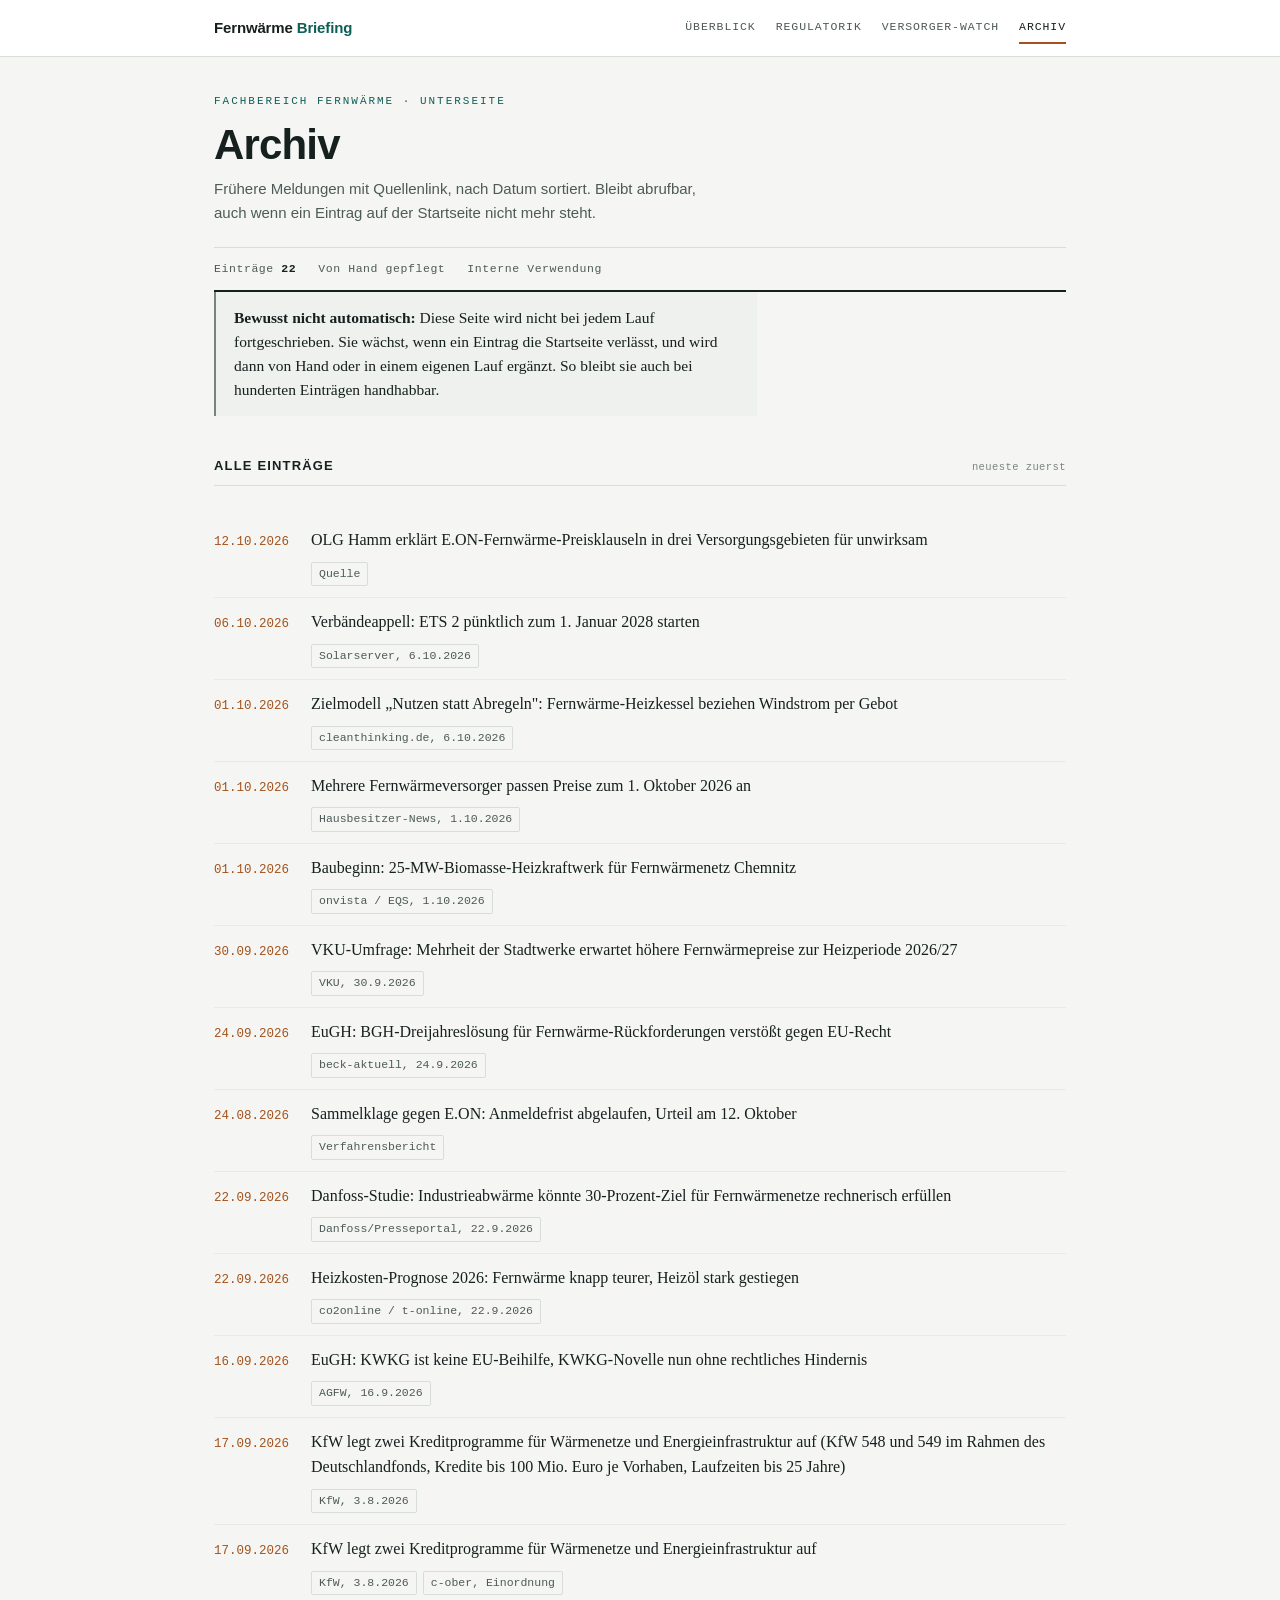
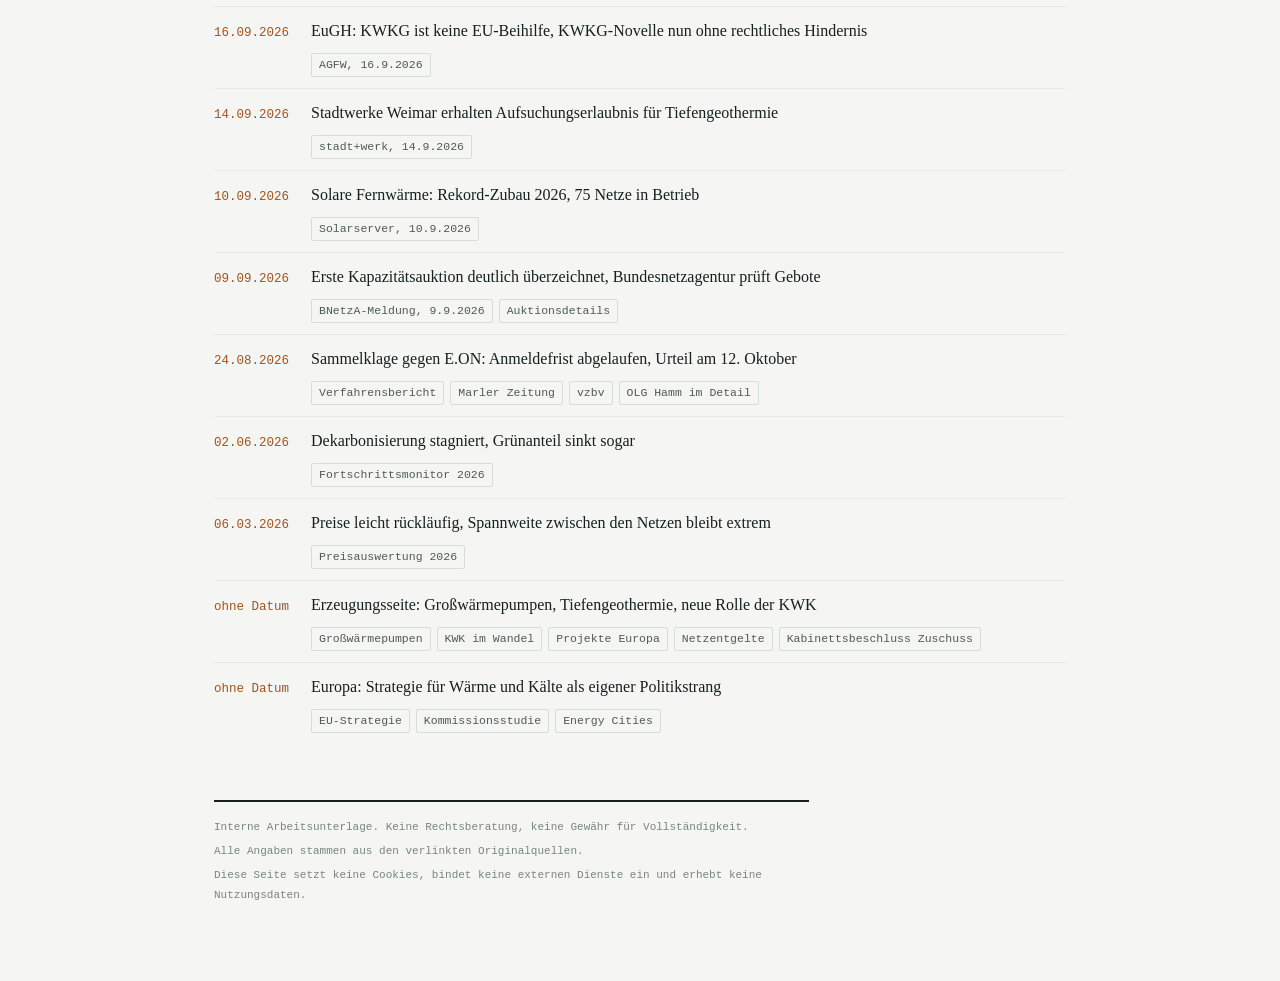
==== archiv.html @ 3299799c "Briefing 3. November 2026 Co-Authored-By: Claude Sonnet 4.6 <noreply@anthropic.com>" ====
<!doctype html>
<html lang="de">
<head>
<meta charset="utf-8">
<meta name="viewport" content="width=device-width, initial-scale=1">
<meta name="robots" content="noindex, nofollow">
<meta name="referrer" content="no-referrer">
<meta name="color-scheme" content="light dark">
<meta name="description" content="Frühere Meldungen mit Quellenlink, nach Datum sortiert.">
<title>Archiv · Fernwärme Briefing</title>
<link rel="stylesheet" href="assets/style.css">
</head>
<body>

<nav class="nav">
  <div class="nav-in">
    <a class="brand" href="index.html">Fernwärme<span> Briefing</span></a>
    <a class="tab" href="index.html">Überblick</a>
    <a class="tab" href="regulatorik.html">Regulatorik</a>
    <a class="tab" href="versorger.html">Versorger-Watch</a>
    <a class="tab" href="archiv.html" aria-current="page">Archiv</a>
  </div>
</nav>

<div class="wrap">

  <header class="mast">
    <div class="kicker">Fachbereich Fernwärme · Unterseite</div>
    <h1>Archiv</h1>
    <p class="subtitle">Frühere Meldungen mit Quellenlink, nach Datum sortiert. Bleibt abrufbar, auch wenn ein Eintrag auf der Startseite nicht mehr steht.</p>
    <div class="mast-meta">
      <span>Einträge <b>22</b></span>
      <span>Von Hand gepflegt</span>
      <span>Interne Verwendung</span>
    </div>
  </header>

  <div class="note">
    <strong>Bewusst nicht automatisch:</strong> Diese Seite wird nicht bei jedem Lauf
    fortgeschrieben. Sie wächst, wenn ein Eintrag die Startseite verlässt, und wird dann von Hand
    oder in einem eigenen Lauf ergänzt. So bleibt sie auch bei hunderten Einträgen handhabbar.
  </div>

  <section>
    <div class="sec-head">
      <h2 class="sec-title">Alle Einträge</h2>
      <div class="sec-note">neueste zuerst</div>
    </div>
    <div class="sec-body">
      <div class="scroller">
      <table class="termine">
        <tbody>
<tr><td class="d">12.10.2026</td><td>OLG Hamm erklärt E.ON-Fernwärme-Preisklauseln in drei Versorgungsgebieten für unwirksam<div class="src" style="margin-top:6px"><a href="https://www.vzbv.de/urteile/sammelklage-urteil-preiserhoehungen-von-eon-fernwaerme-rechtswidrig">Quelle</a></div></td></tr>
<tr><td class="d">06.10.2026</td><td>Verbändeappell: ETS 2 pünktlich zum 1. Januar 2028 starten<div class="src" style="margin-top:6px"><a href="https://www.solarserver.de/2026/10/06/klimaschutz-in-gebaeude-und-verkehr-verbaende-fordern-start-des-ets-2-in-2028">Solarserver, 6.10.2026</a></div></td></tr>
<tr><td class="d">01.10.2026</td><td>Zielmodell „Nutzen statt Abregeln": Fernwärme-Heizkessel beziehen Windstrom per Gebot<div class="src" style="margin-top:6px"><a href="https://www.cleanthinking.de/nutzen-statt-abregeln-zielmodell">cleanthinking.de, 6.10.2026</a></div></td></tr>
<tr><td class="d">01.10.2026</td><td>Mehrere Fernwärmeversorger passen Preise zum 1. Oktober 2026 an<div class="src" style="margin-top:6px"><a href="https://hausbesitzer-news.de/energie-heizung/fernwaerme-preise-1-oktober-2026/">Hausbesitzer-News, 1.10.2026</a></div></td></tr>
<tr><td class="d">01.10.2026</td><td>Baubeginn: 25-MW-Biomasse-Heizkraftwerk für Fernwärmenetz Chemnitz<div class="src" style="margin-top:6px"><a href="https://www.onvista.de/news/2026/10-01-eqs-news-nachhaltige-waerme-fuer-chemnitz-host-bioenergy-systems-beginnt-mit-dem-bau-eines-biomasse-heizkraftwerks-0-37-26559370">onvista / EQS, 1.10.2026</a></div></td></tr>
<tr><td class="d">30.09.2026</td><td>VKU-Umfrage: Mehrheit der Stadtwerke erwartet höhere Fernwärmepreise zur Heizperiode 2026/27<div class="src" style="margin-top:6px"><a href="https://www.vku.de/presse/pressemitteilungen/vku-umfrage-mehrheit-der-stadtwerke-erwartet-hoehere-energiepreise/">VKU, 30.9.2026</a></div></td></tr>
<tr><td class="d">24.09.2026</td><td>EuGH: BGH-Dreijahreslösung für Fernwärme-Rückforderungen verstößt gegen EU-Recht<div class="src" style="margin-top:6px"><a href="https://www.beck-aktuell.de/heute-im-recht/rechtsprechung/eugh-C90024-dreijahresloesung-agb-fernwaerme-bgh-2026-09-24">beck-aktuell, 24.9.2026</a></div></td></tr>
          <tr><td class="d">24.08.2026</td><td>Sammelklage gegen E.ON: Anmeldefrist abgelaufen, Urteil am 12. Oktober<div class="src" style="margin-top:6px"><a href="https://www.drweb.de/fernwaerme-eon-preisklausel-olg-hamm/">Verfahrensbericht</a></div></td></tr>
          <tr><td class="d">22.09.2026</td><td>Danfoss-Studie: Industrieabwärme könnte 30-Prozent-Ziel für Fernwärmenetze rechnerisch erfüllen<div class="src" style="margin-top:6px"><a href="https://www.presseportal.de/pm/172799/6356667">Danfoss/Presseportal, 22.9.2026</a></div></td></tr>
<tr><td class="d">22.09.2026</td><td>Heizkosten-Prognose 2026: Fernwärme knapp teurer, Heizöl stark gestiegen<div class="src" style="margin-top:6px"><a href="https://www.t-online.de/finanzen/aktuelles/id_101446140/prognose-heizkosten-steigen-2026-an.html">co2online / t-online, 22.9.2026</a></div></td></tr>
<tr><td class="d">16.09.2026</td><td>EuGH: KWKG ist keine EU-Beihilfe, KWKG-Novelle nun ohne rechtliches Hindernis<div class="src" style="margin-top:6px"><a href="https://www.agfw.de/energiewirtschaft-recht-politik/recht/aktuelles-aus-dem-bereich/newsdetail/nach-eugh-urteil-heute-agfw-fordert-zuegige-novellierung-des-kwkg/">AGFW, 16.9.2026</a></div></td></tr>
            <tr><td class="d">17.09.2026</td><td>KfW legt zwei Kreditprogramme für Wärmenetze und Energieinfrastruktur auf (KfW 548 und 549 im Rahmen des Deutschlandfonds, Kredite bis 100 Mio. Euro je Vorhaben, Laufzeiten bis 25 Jahre)<div class="src" style="margin-top:6px"><a href="https://www.kfw.de/%C3%9Cber-die-KfW/Newsroom/Aktuelles/Pressemitteilungen-Details_903360.html">KfW, 3.8.2026</a></div></td></tr>
          <tr><td class="d">17.09.2026</td><td>KfW legt zwei Kreditprogramme für Wärmenetze und Energieinfrastruktur auf<div class="src" style="margin-top:6px"><a href="https://www.kfw.de/%C3%9Cber-die-KfW/Newsroom/Aktuelles/Pressemitteilungen-Details_903360.html">KfW, 3.8.2026</a> <a href="https://www.c-ober.de/blog/deutschlandfonds-kfw-548-549-jetzt-beantragbar/">c-ober, Einordnung</a></div></td></tr>
          <tr><td class="d">16.09.2026</td><td>EuGH: KWKG ist keine EU-Beihilfe, KWKG-Novelle nun ohne rechtliches Hindernis<div class="src" style="margin-top:6px"><a href="https://www.agfw.de/energiewirtschaft-recht-politik/recht/aktuelles-aus-dem-bereich/newsdetail/nach-eugh-urteil-heute-agfw-fordert-zuegige-novellierung-des-kwkg/">AGFW, 16.9.2026</a></div></td></tr>
          <tr><td class="d">14.09.2026</td><td>Stadtwerke Weimar erhalten Aufsuchungserlaubnis für Tiefengeothermie<div class="src" style="margin-top:6px"><a href="https://www.stadt-und-werk.de/k21-meldungen/aufsuchungserlaubnis-fuer-tiefengeothermie-erhalten/">stadt+werk, 14.9.2026</a></div></td></tr>
          <tr><td class="d">10.09.2026</td><td>Solare Fernwärme: Rekord-Zubau 2026, 75 Netze in Betrieb<div class="src" style="margin-top:6px"><a href="https://www.solarserver.de/2026/09/10/solarthermie-in-der-fernwaerme-positive-marktentwicklung-setzt-sich-fort">Solarserver, 10.9.2026</a></div></td></tr>
          <tr><td class="d">09.09.2026</td><td>Erste Kapazitätsauktion deutlich überzeichnet, Bundesnetzagentur prüft Gebote<div class="src" style="margin-top:6px"><a href="https://ms-aktuell.de/welt/backup-kraftwerke-ausschreibung-09-09-2026/">BNetzA-Meldung, 9.9.2026</a> <a href="https://www.c-ober.de/blog/kapazitaetsmarkt-erste-auktion-2026/">Auktionsdetails</a></div></td></tr>
          <tr><td class="d">24.08.2026</td><td>Sammelklage gegen E.ON: Anmeldefrist abgelaufen, Urteil am 12. Oktober<div class="src" style="margin-top:6px"><a href="https://www.drweb.de/fernwaerme-eon-preisklausel-olg-hamm/">Verfahrensbericht</a> <a href="https://www.marler-zeitung.de/marl/fernwaerme-marl-olg-hamm-kritisiert-eon-preisklauseln-heizkosten-w1239484-9001367343">Marler Zeitung</a> <a href="https://www.vzbv.de/meldungen/fernwaermemarkt-braucht-mehr-verbraucherschutz-bundeskartellamt-erkenntnisse-bestaetigen">vzbv</a> <a href="https://www.wetterauer-zeitung.de/wirtschaft/olg-hamm-sieht-verstoesse-bei-fernwaerme-preisklauseln-von-eon-zr-94458080.html">OLG Hamm im Detail</a></div></td></tr>
          <tr><td class="d">02.06.2026</td><td>Dekarbonisierung stagniert, Grünanteil sinkt sogar<div class="src" style="margin-top:6px"><a href="https://www.zfk.de/energie/waerme/fernwaerme-waermewende-bdew-fortschrittsmonitor-energiewende-2026">Fortschrittsmonitor 2026</a></div></td></tr>
          <tr><td class="d">06.03.2026</td><td>Preise leicht rückläufig, Spannweite zwischen den Netzen bleibt extrem<div class="src" style="margin-top:6px"><a href="https://www.zfk.de/energie/waermewende/fernwaermepreise-2026-klarer-trend-erkennbar">Preisauswertung 2026</a></div></td></tr>
          <tr><td class="d">ohne Datum</td><td>Erzeugungsseite: Großwärmepumpen, Tiefengeothermie, neue Rolle der KWK<div class="src" style="margin-top:6px"><a href="https://www.zfk.de/energie/waermewende/technologien-fuer-gruene-fernwaerme-grosswaermepumpen">Großwärmepumpen</a> <a href="https://www.zfk.de/energie/waerme/kwk-fernwaerme-waermepumpe-strommarkt-bet-dena-eworld">KWK im Wandel</a> <a href="https://www.iwr.de/news/mega-waermepumpen-fuer-industrie-und-fernwaerme-neue-projekte-in-ganz-europa-zeigen-potenzial-news39556">Projekte Europa</a> <a href="https://www.zfk.de/politik/deutschland/uebertragungsnetzentgelte-halbiert-strompreis">Netzentgelte</a> <a href="https://www.iwr.de/news/bund-zahlt-milliarden-fuer-niedrigere-strom-netzentgelte-teure-buerger-akzeptanz-bei-erdkabeln-aus-2015-wirkt-bis-heute-nach-news40008">Kabinettsbeschluss Zuschuss</a></div></td></tr>
          <tr><td class="d">ohne Datum</td><td>Europa: Strategie für Wärme und Kälte als eigener Politikstrang<div class="src" style="margin-top:6px"><a href="https://www.euroheat.org/news/eu-heating-and-cooling-decarbonisation-strategy-announced-for-secure-and-affordable-energy-1">EU-Strategie</a> <a href="https://www.euroheat.org/news/new-european-commission-study-examines-district-heating-and-cooling-energy-sector-investment-1">Kommissionsstudie</a> <a href="https://energy-cities.eu/presse/europes-heating-and-cooling-dilemma-can-district-energy-deliver/">Energy Cities</a></div></td></tr>
        </tbody>
      </table>
      </div>
    </div>
  </section>

  <footer class="foot">
    <p>Interne Arbeitsunterlage. Keine Rechtsberatung, keine Gewähr für Vollständigkeit.</p>
    <p>Alle Angaben stammen aus den verlinkten Originalquellen.</p>
    <p>Diese Seite setzt keine Cookies, bindet keine externen Dienste ein und erhebt keine Nutzungsdaten.</p>
  </footer>
</div>

</body>
</html>
---- assets/style.css ----
:root{
  --ground:#f5f6f4;
  --surface:#ffffff;
  --surface-2:#eef1ee;
  --ink:#16201f;
  --ink-2:#4d5a57;
  --ink-3:#78857f;
  --rule:#d7ded9;
  --rule-soft:#e7ebe8;
  --accent:#0f5f57;
  --accent-soft:#e3efec;
  --neu:#a3521c;
  --neu-soft:#f7e9df;
  --serif:"Iowan Old Style","Palatino Linotype",Palatino,Georgia,"Times New Roman",serif;
  --sans:-apple-system,BlinkMacSystemFont,"Segoe UI",Roboto,"Helvetica Neue",Arial,sans-serif;
  --mono:ui-monospace,SFMono-Regular,"SF Mono",Menlo,Consolas,"Liberation Mono",monospace;
}
@media (prefers-color-scheme:dark){
  :root:not([data-theme="light"]){
    --ground:#0f1614;--surface:#161f1d;--surface-2:#1b2523;
    --ink:#e7eeeb;--ink-2:#a2b0ab;--ink-3:#7b8984;
    --rule:#2a3634;--rule-soft:#212c2a;
    --accent:#5ec4b7;--accent-soft:#16302d;
    --neu:#e08a5c;--neu-soft:#2d1f17;
  }
}
:root[data-theme="dark"]{
  --ground:#0f1614;--surface:#161f1d;--surface-2:#1b2523;
  --ink:#e7eeeb;--ink-2:#a2b0ab;--ink-3:#7b8984;
  --rule:#2a3634;--rule-soft:#212c2a;
  --accent:#5ec4b7;--accent-soft:#16302d;
  --neu:#e08a5c;--neu-soft:#2d1f17;
}

*{box-sizing:border-box}
html{-webkit-text-size-adjust:100%;scroll-padding-top:74px}
body{
  background:var(--ground);color:var(--ink);
  font-family:var(--serif);font-size:17px;line-height:1.6;margin:0;
  -webkit-font-smoothing:antialiased;
}
.wrap{max-width:900px;margin:0 auto;padding:0 24px 72px}

/* ---------- Sticky Navigation ---------- */
.nav{
  position:sticky;top:0;z-index:50;
  background:var(--surface);
  border-bottom:1px solid var(--rule);
  backdrop-filter:saturate(1.2);
}
.nav-in{
  max-width:900px;margin:0 auto;padding:0 24px;
  display:flex;align-items:center;gap:8px 20px;flex-wrap:wrap;
  min-height:56px;
}
.brand{
  font-family:var(--sans);font-weight:700;font-size:15px;
  letter-spacing:-.01em;color:var(--ink);text-decoration:none;
  margin-right:auto;white-space:nowrap;
}
.brand span{color:var(--accent)}
.nav a.tab{
  font-family:var(--mono);font-size:11.5px;letter-spacing:.08em;
  text-transform:uppercase;color:var(--ink-2);text-decoration:none;
  padding:6px 0;border-bottom:2px solid transparent;white-space:nowrap;
  transition:color .15s,border-color .15s;
}
.nav a.tab:hover{color:var(--accent)}
.nav a.tab[aria-current="page"]{color:var(--ink);border-bottom-color:var(--neu)}
a:focus-visible{outline:2px solid var(--accent);outline-offset:2px}

/* ---------- Kopf ---------- */
.mast{padding:36px 0 0}
.kicker{
  font-family:var(--mono);font-size:11px;letter-spacing:.18em;
  text-transform:uppercase;color:var(--accent);margin-bottom:12px;
}
h1{
  font-family:var(--sans);font-weight:700;
  font-size:clamp(28px,5.2vw,42px);letter-spacing:-.02em;
  line-height:1.05;margin:0;text-wrap:balance;
}
.subtitle{
  font-family:var(--sans);font-size:15px;color:var(--ink-2);
  margin:10px 0 0;max-width:62ch;
}
.mast-meta{
  display:flex;flex-wrap:wrap;gap:6px 22px;margin:22px 0 0;padding:12px 0;
  border-top:1px solid var(--rule);border-bottom:2px solid var(--ink);
}
.mast-meta span{font-family:var(--mono);font-size:11.5px;letter-spacing:.05em;color:var(--ink-2)}
.mast-meta b{color:var(--ink);font-weight:600}

/* ---------- Neu-Kasten ---------- */
.whatsnew{
  background:var(--surface);border:1px solid var(--rule);
  border-left:3px solid var(--neu);padding:20px 22px;margin:30px 0 40px;
}
.whatsnew h2{
  font-family:var(--mono);font-size:11px;letter-spacing:.16em;text-transform:uppercase;
  color:var(--neu);margin:0 0 12px;font-weight:500;
}
.whatsnew ul{margin:0;padding:0;list-style:none}
.whatsnew li{position:relative;padding-left:18px;margin-bottom:7px;font-size:16px;line-height:1.5}
.whatsnew li:last-child{margin-bottom:0}
.whatsnew li::before{content:"";position:absolute;left:0;top:.68em;width:8px;height:1px;background:var(--neu)}

/* ---------- Kennzahlen ---------- */
.figures{
  display:grid;grid-template-columns:repeat(auto-fit,minmax(158px,1fr));
  gap:1px;background:var(--rule);border:1px solid var(--rule);margin:0 0 46px;
}
.fig{background:var(--ground);padding:16px 18px 18px}
.fig-num{
  font-family:var(--sans);font-size:29px;font-weight:700;line-height:1;
  letter-spacing:-.02em;font-variant-numeric:tabular-nums;
}
.fig-lab{font-family:var(--mono);font-size:10.5px;line-height:1.45;letter-spacing:.03em;color:var(--ink-2);margin-top:9px}
.fig-trend{color:var(--neu)}

/* ---------- Sektionen ---------- */
section{margin:0 0 50px}
.sec-head{
  display:flex;align-items:baseline;justify-content:space-between;gap:16px;
  border-bottom:1px solid var(--rule);padding-bottom:8px;margin-bottom:8px;
}
.sec-title{
  font-family:var(--sans);font-size:13px;font-weight:700;letter-spacing:.09em;
  text-transform:uppercase;color:var(--ink);margin:0;
}
.sec-note{font-family:var(--mono);font-size:10.5px;letter-spacing:.04em;color:var(--ink-3);text-align:right}
.sec-body{padding-top:22px}

/* ---------- Meldungen ---------- */
.item{margin:0 0 32px;max-width:70ch}
.item:last-child{margin-bottom:0}
h3{
  font-family:var(--sans);font-size:20px;font-weight:650;line-height:1.25;
  letter-spacing:-.01em;margin:0 0 6px;text-wrap:balance;
}
h4{font-family:var(--sans);font-size:16px;font-weight:650;margin:26px 0 8px}
.meta{display:flex;flex-wrap:wrap;align-items:center;gap:8px;margin:0 0 11px}
.pill{
  font-family:var(--mono);font-size:9.5px;letter-spacing:.12em;text-transform:uppercase;
  padding:2px 7px;border-radius:2px;white-space:nowrap;
}
.pill-neu{background:var(--neu-soft);color:var(--neu)}
.pill-upd{background:var(--accent-soft);color:var(--accent)}
.pill-lauf{background:var(--surface-2);color:var(--ink-2)}
.date{font-family:var(--mono);font-size:11.5px;letter-spacing:.04em;color:var(--ink-3)}
.item p{margin:0 0 10px}
ul.points{margin:0 0 12px;padding:0;list-style:none}
ul.points li{position:relative;padding-left:20px;margin-bottom:7px}
ul.points li::before{content:"";position:absolute;left:2px;top:.68em;width:7px;height:1px;background:var(--accent)}
ul.points li strong{font-weight:600}

/* ---------- Quellen ---------- */
.src{display:flex;flex-wrap:wrap;gap:6px;align-items:center;padding-top:3px}
.src-lab{font-family:var(--mono);font-size:10px;letter-spacing:.11em;text-transform:uppercase;color:var(--ink-3);margin-right:2px}
.src a{
  font-family:var(--mono);font-size:11.5px;color:var(--ink-2);text-decoration:none;
  border:1px solid var(--rule);border-radius:2px;padding:2px 7px;
  transition:border-color .15s,color .15s,background .15s;
}
.src a:hover,.src a:focus-visible{color:var(--accent);border-color:var(--accent);background:var(--accent-soft)}

/* ---------- Tabellen ---------- */
.board,.termine,.grid{width:100%;border-collapse:collapse}
.board{font-size:15.5px}
.board th,.grid th{
  font-family:var(--mono);font-size:10px;letter-spacing:.11em;text-transform:uppercase;
  color:var(--ink-3);text-align:left;font-weight:400;padding:0 14px 9px 0;
  border-bottom:1px solid var(--rule);
}
.board td,.grid td{padding:13px 14px 13px 0;border-bottom:1px solid var(--rule-soft);vertical-align:top}
.board tr:last-child td,.grid tr:last-child td{border-bottom:none}
.board td:first-child,.grid td:first-child{font-family:var(--sans);font-weight:600;font-size:15px}
.board td:last-child,.grid td:last-child{padding-right:0}
.board .st{font-family:var(--mono);font-size:11px;letter-spacing:.03em;color:var(--ink-2);white-space:nowrap}
.grid{font-size:15px}
.grid .num{font-family:var(--mono);font-size:13px;font-variant-numeric:tabular-nums;white-space:nowrap}
.termine{font-size:16px}
.termine td{padding:11px 0;border-bottom:1px solid var(--rule-soft);vertical-align:baseline}
.termine tr:last-child td{border-bottom:none}
.termine td.d{
  font-family:var(--mono);font-size:12.5px;font-variant-numeric:tabular-nums;
  white-space:nowrap;padding-right:22px;color:var(--neu);width:1%;
}
.scroller{overflow-x:auto}

/* ---------- Teaser zu Unterseiten ---------- */
.cards{display:grid;grid-template-columns:repeat(auto-fit,minmax(230px,1fr));gap:1px;background:var(--rule);border:1px solid var(--rule);margin:0 0 46px}
.card{background:var(--surface);padding:18px 20px 20px;text-decoration:none;color:inherit;display:block;transition:background .15s}
.card:hover{background:var(--accent-soft)}
.card b{display:block;font-family:var(--sans);font-size:16px;font-weight:650;margin-bottom:6px}
.card span{display:block;font-size:14.5px;line-height:1.45;color:var(--ink-2)}
.card i{display:block;font-style:normal;font-family:var(--mono);font-size:10.5px;letter-spacing:.06em;color:var(--accent);margin-top:10px}

/* ---------- Hinweise und Fuß ---------- */
.note{
  background:var(--surface-2);border-left:2px solid var(--ink-3);padding:14px 18px;
  margin:0 0 40px;max-width:70ch;font-size:15.5px;line-height:1.55;
}
.note-warn{border-left-color:var(--neu);background:var(--neu-soft)}
.foot{border-top:2px solid var(--ink);margin-top:56px;padding-top:16px;max-width:70ch}
.foot p{font-family:var(--mono);font-size:11px;line-height:1.8;color:var(--ink-3);margin:0 0 4px}

@media (prefers-reduced-motion:reduce){*{transition:none!important;animation:none!important}}
@media (max-width:620px){
  body{font-size:16px}
  .wrap{padding:0 18px 56px}
  .nav-in{padding:0 18px;gap:6px 14px}
  .brand{margin-right:0;width:100%;padding-top:10px}
  .nav a.tab{font-size:10.5px;padding-bottom:10px}
  .board thead,.grid thead{display:none}
  .board td,.grid td{display:block;border-bottom:none;padding:2px 0}
  .board tr,.grid tr{display:block;padding:14px 0;border-bottom:1px solid var(--rule-soft)}
}
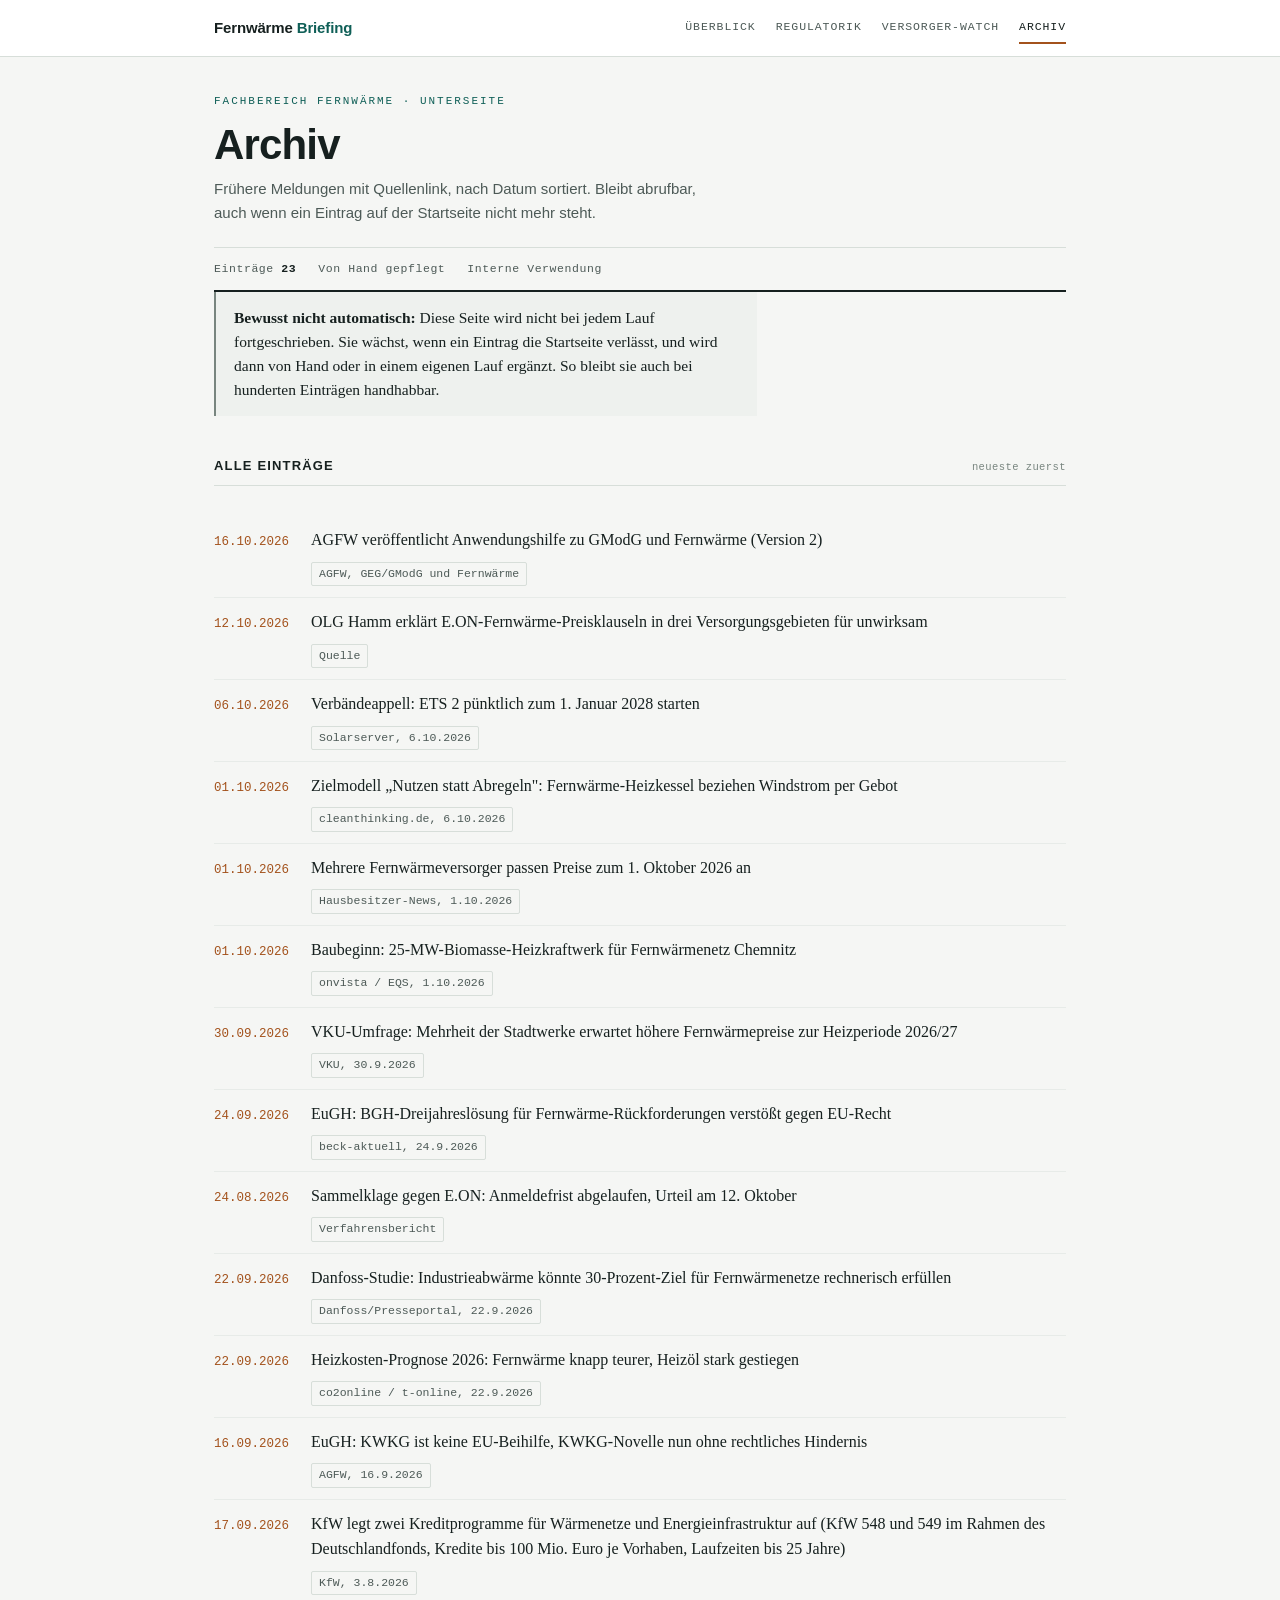
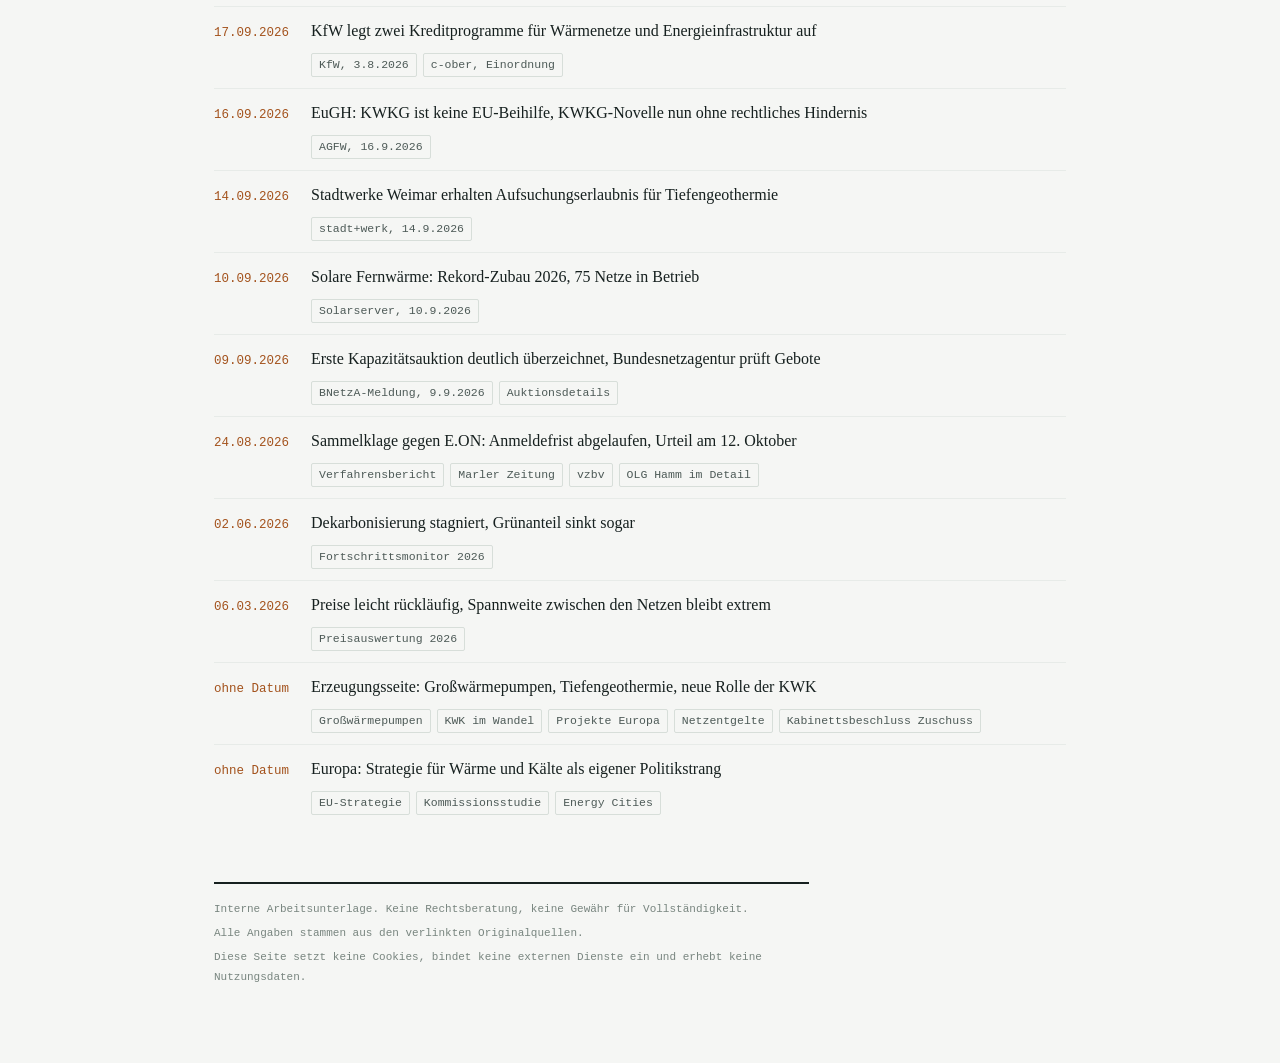
==== commit a20117ea: "Briefing 6. November 2026 Co-Authored-By: Claude Sonnet 4.6 <noreply@anthropic.com>" ====
--- a/archiv.html
+++ b/archiv.html
@@ -29,7 +29,7 @@
     <h1>Archiv</h1>
     <p class="subtitle">Frühere Meldungen mit Quellenlink, nach Datum sortiert. Bleibt abrufbar, auch wenn ein Eintrag auf der Startseite nicht mehr steht.</p>
     <div class="mast-meta">
-      <span>Einträge <b>22</b></span>
+      <span>Einträge <b>23</b></span>
       <span>Von Hand gepflegt</span>
       <span>Interne Verwendung</span>
     </div>
@@ -50,6 +50,7 @@
       <div class="scroller">
       <table class="termine">
         <tbody>
+<tr><td class="d">16.10.2026</td><td>AGFW veröffentlicht Anwendungshilfe zu GModG und Fernwärme (Version 2)<div class="src" style="margin-top:6px"><a href="https://www.agfw.de/technik-sicherheit/erzeugung-sektorkopplung-speicher/energetische-bewertung/geg-und-fernwaerme">AGFW, GEG/GModG und Fernwärme</a></div></td></tr>
 <tr><td class="d">12.10.2026</td><td>OLG Hamm erklärt E.ON-Fernwärme-Preisklauseln in drei Versorgungsgebieten für unwirksam<div class="src" style="margin-top:6px"><a href="https://www.vzbv.de/urteile/sammelklage-urteil-preiserhoehungen-von-eon-fernwaerme-rechtswidrig">Quelle</a></div></td></tr>
 <tr><td class="d">06.10.2026</td><td>Verbändeappell: ETS 2 pünktlich zum 1. Januar 2028 starten<div class="src" style="margin-top:6px"><a href="https://www.solarserver.de/2026/10/06/klimaschutz-in-gebaeude-und-verkehr-verbaende-fordern-start-des-ets-2-in-2028">Solarserver, 6.10.2026</a></div></td></tr>
 <tr><td class="d">01.10.2026</td><td>Zielmodell „Nutzen statt Abregeln": Fernwärme-Heizkessel beziehen Windstrom per Gebot<div class="src" style="margin-top:6px"><a href="https://www.cleanthinking.de/nutzen-statt-abregeln-zielmodell">cleanthinking.de, 6.10.2026</a></div></td></tr>
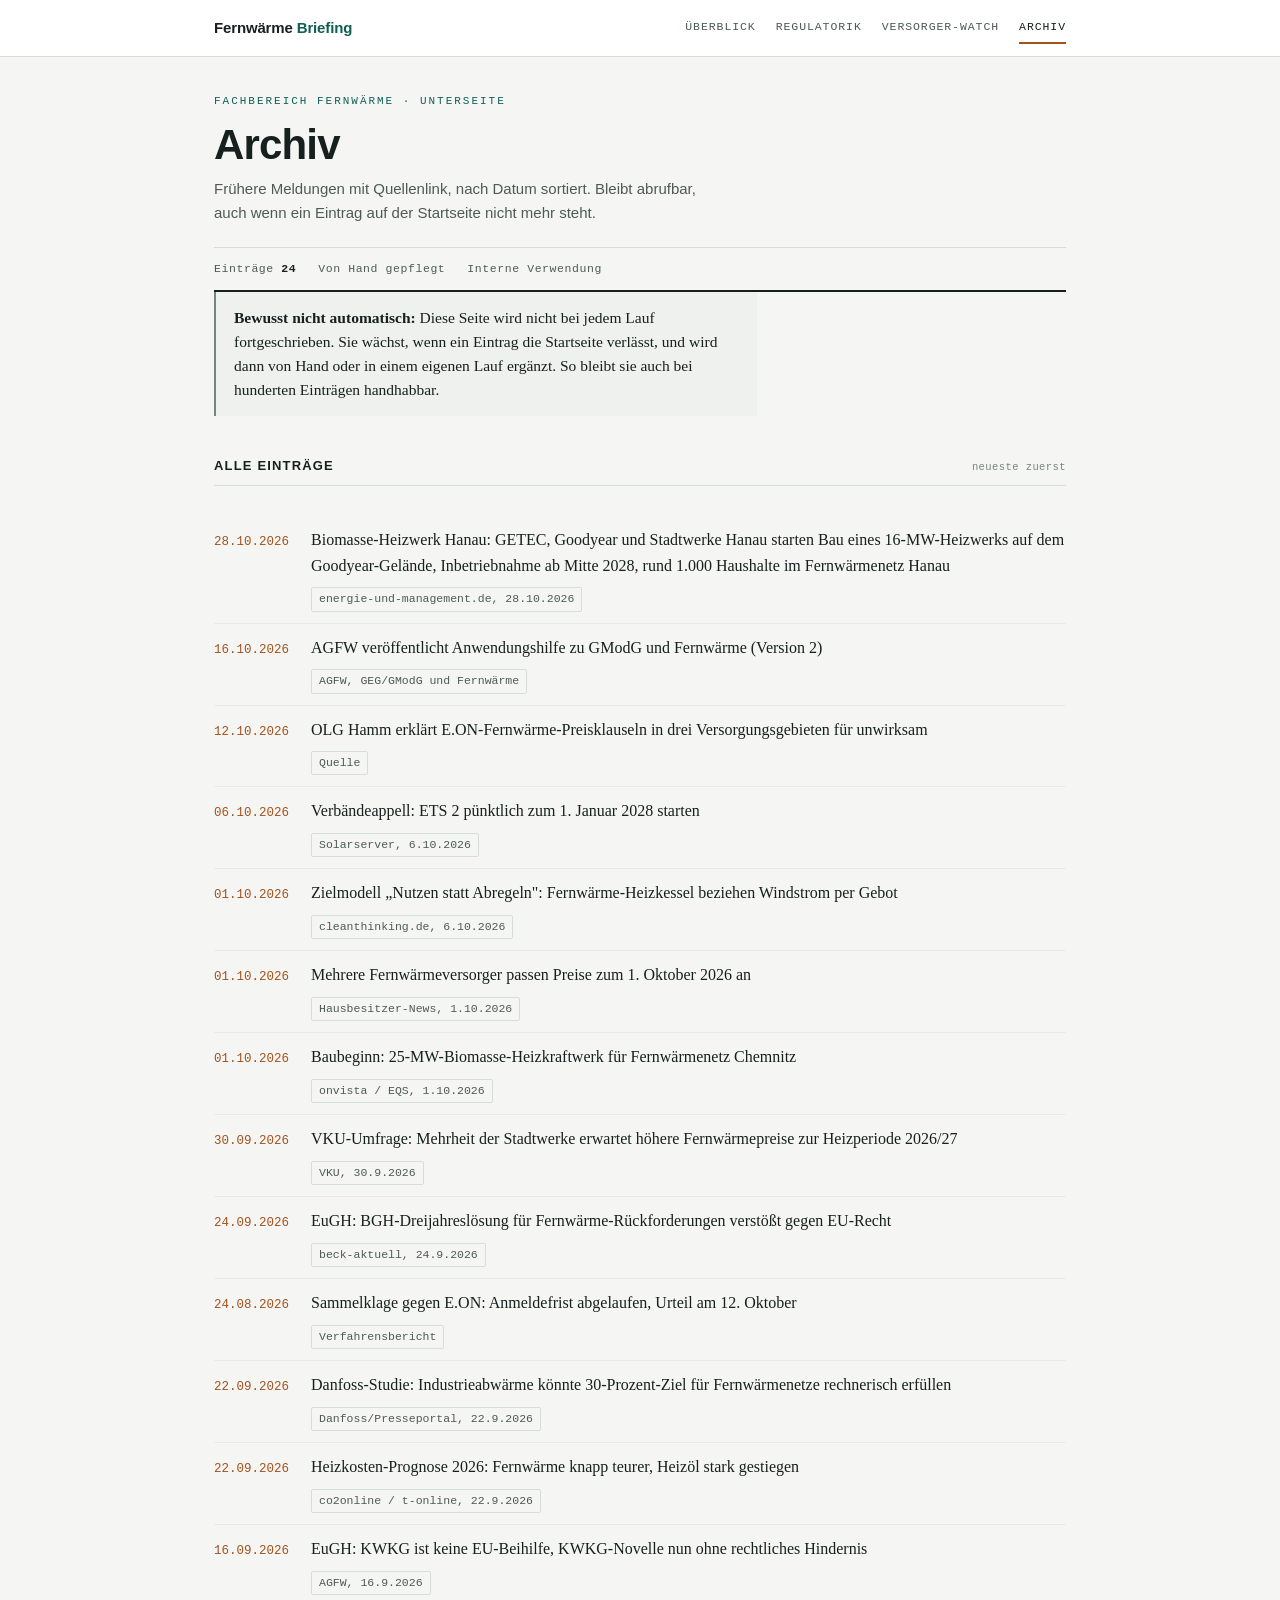
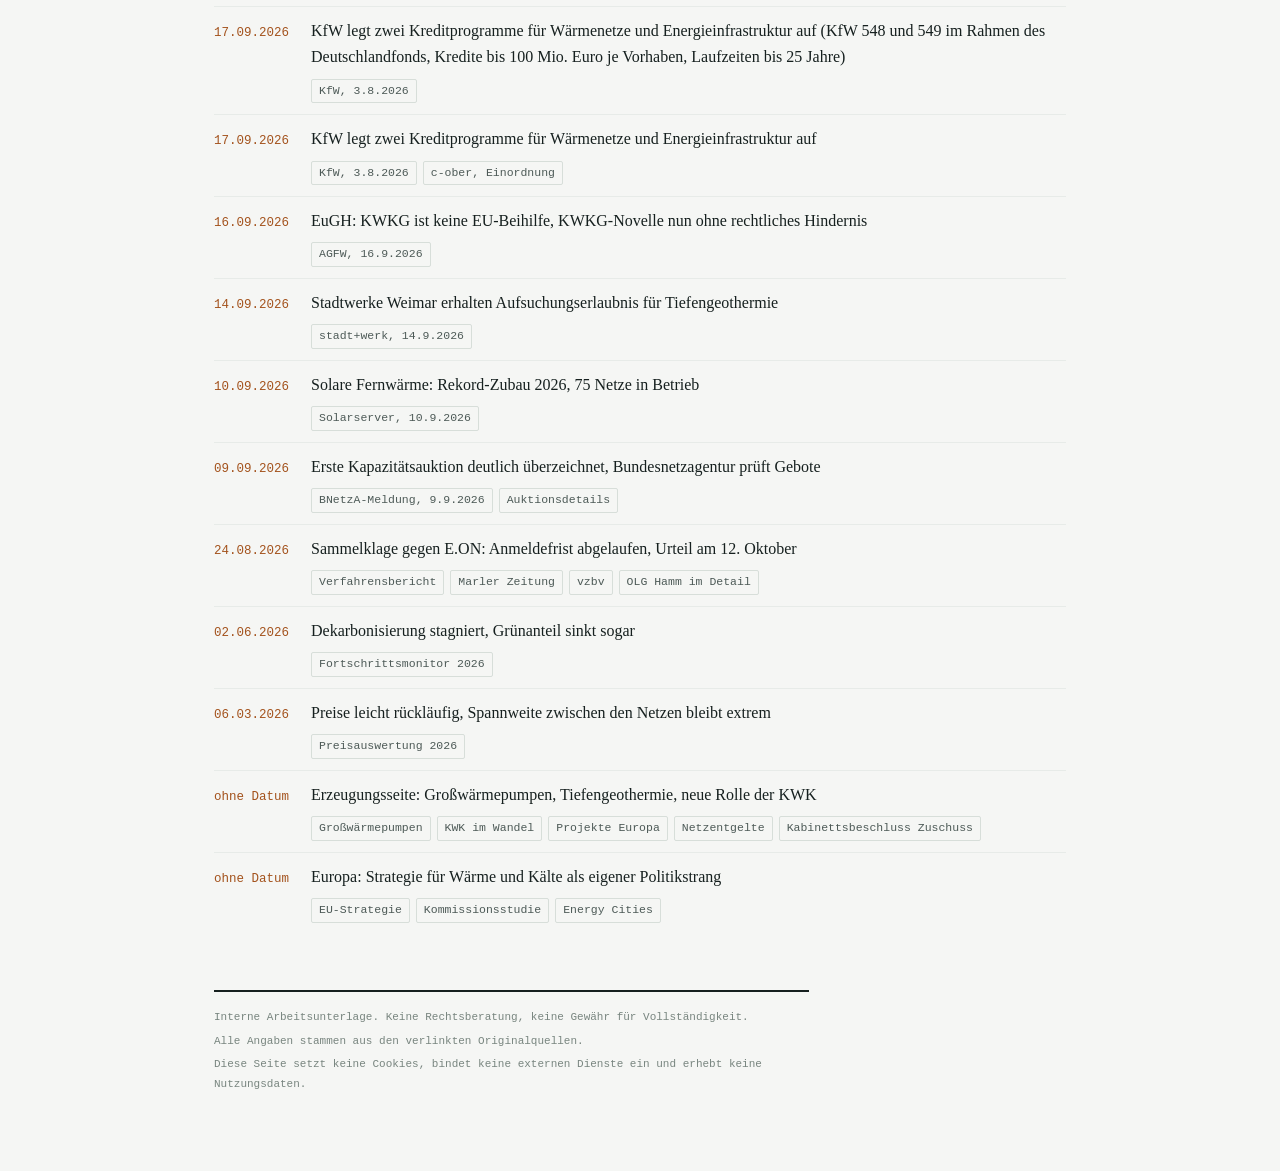
==== commit ed10034d: "Briefing 11. November 2026 Co-Authored-By: Claude Sonnet 4.6 <noreply@anthropic.com>" ====
--- a/archiv.html
+++ b/archiv.html
@@ -29,7 +29,7 @@
     <h1>Archiv</h1>
     <p class="subtitle">Frühere Meldungen mit Quellenlink, nach Datum sortiert. Bleibt abrufbar, auch wenn ein Eintrag auf der Startseite nicht mehr steht.</p>
     <div class="mast-meta">
-      <span>Einträge <b>23</b></span>
+      <span>Einträge <b>24</b></span>
       <span>Von Hand gepflegt</span>
       <span>Interne Verwendung</span>
     </div>
@@ -50,6 +50,7 @@
       <div class="scroller">
       <table class="termine">
         <tbody>
+<tr><td class="d">28.10.2026</td><td>Biomasse-Heizwerk Hanau: GETEC, Goodyear und Stadtwerke Hanau starten Bau eines 16-MW-Heizwerks auf dem Goodyear-Gelände, Inbetriebnahme ab Mitte 2028, rund 1.000 Haushalte im Fernwärmenetz Hanau<div class="src" style="margin-top:6px"><a href="https://www.energie-und-management.de/nachrichten/technik/detail/biomasse-fuer-reifenproduktion-und-fernwaerme-in-hanau-257774">energie-und-management.de, 28.10.2026</a></div></td></tr>
 <tr><td class="d">16.10.2026</td><td>AGFW veröffentlicht Anwendungshilfe zu GModG und Fernwärme (Version 2)<div class="src" style="margin-top:6px"><a href="https://www.agfw.de/technik-sicherheit/erzeugung-sektorkopplung-speicher/energetische-bewertung/geg-und-fernwaerme">AGFW, GEG/GModG und Fernwärme</a></div></td></tr>
 <tr><td class="d">12.10.2026</td><td>OLG Hamm erklärt E.ON-Fernwärme-Preisklauseln in drei Versorgungsgebieten für unwirksam<div class="src" style="margin-top:6px"><a href="https://www.vzbv.de/urteile/sammelklage-urteil-preiserhoehungen-von-eon-fernwaerme-rechtswidrig">Quelle</a></div></td></tr>
 <tr><td class="d">06.10.2026</td><td>Verbändeappell: ETS 2 pünktlich zum 1. Januar 2028 starten<div class="src" style="margin-top:6px"><a href="https://www.solarserver.de/2026/10/06/klimaschutz-in-gebaeude-und-verkehr-verbaende-fordern-start-des-ets-2-in-2028">Solarserver, 6.10.2026</a></div></td></tr>
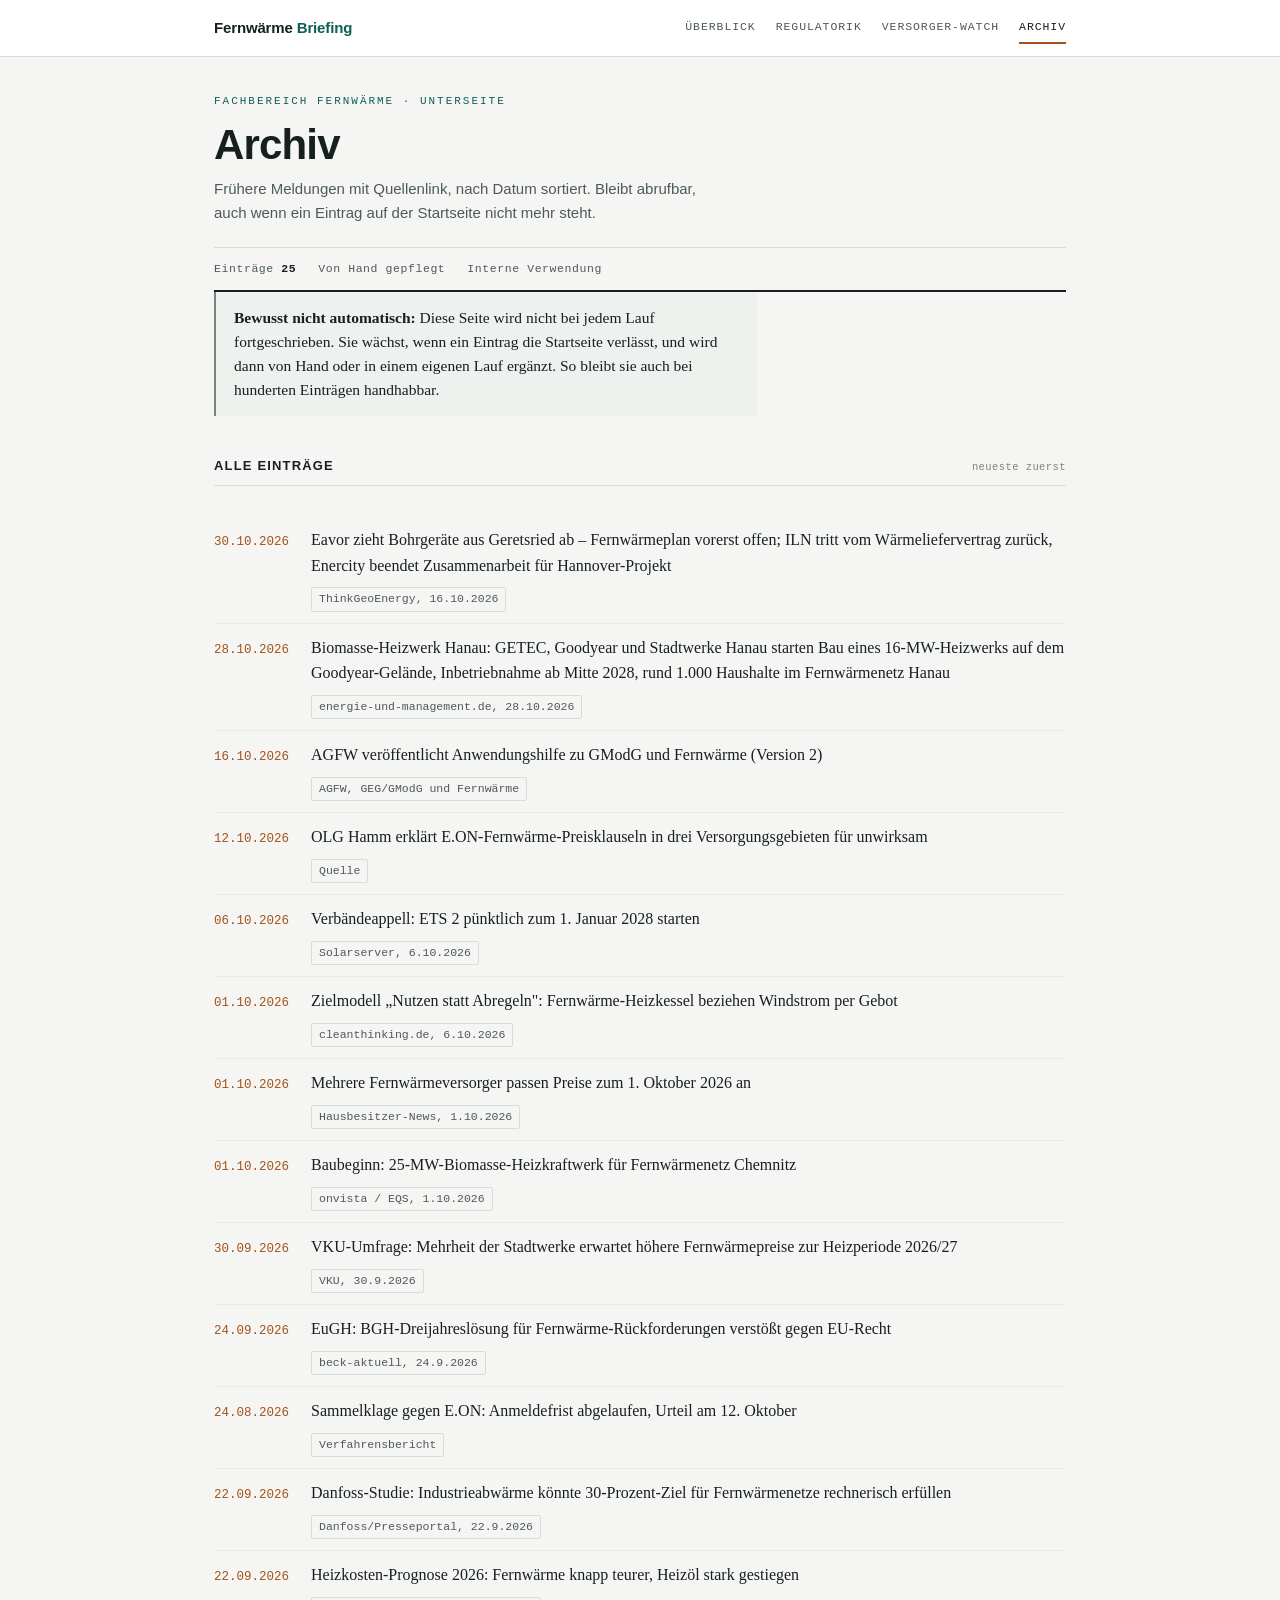
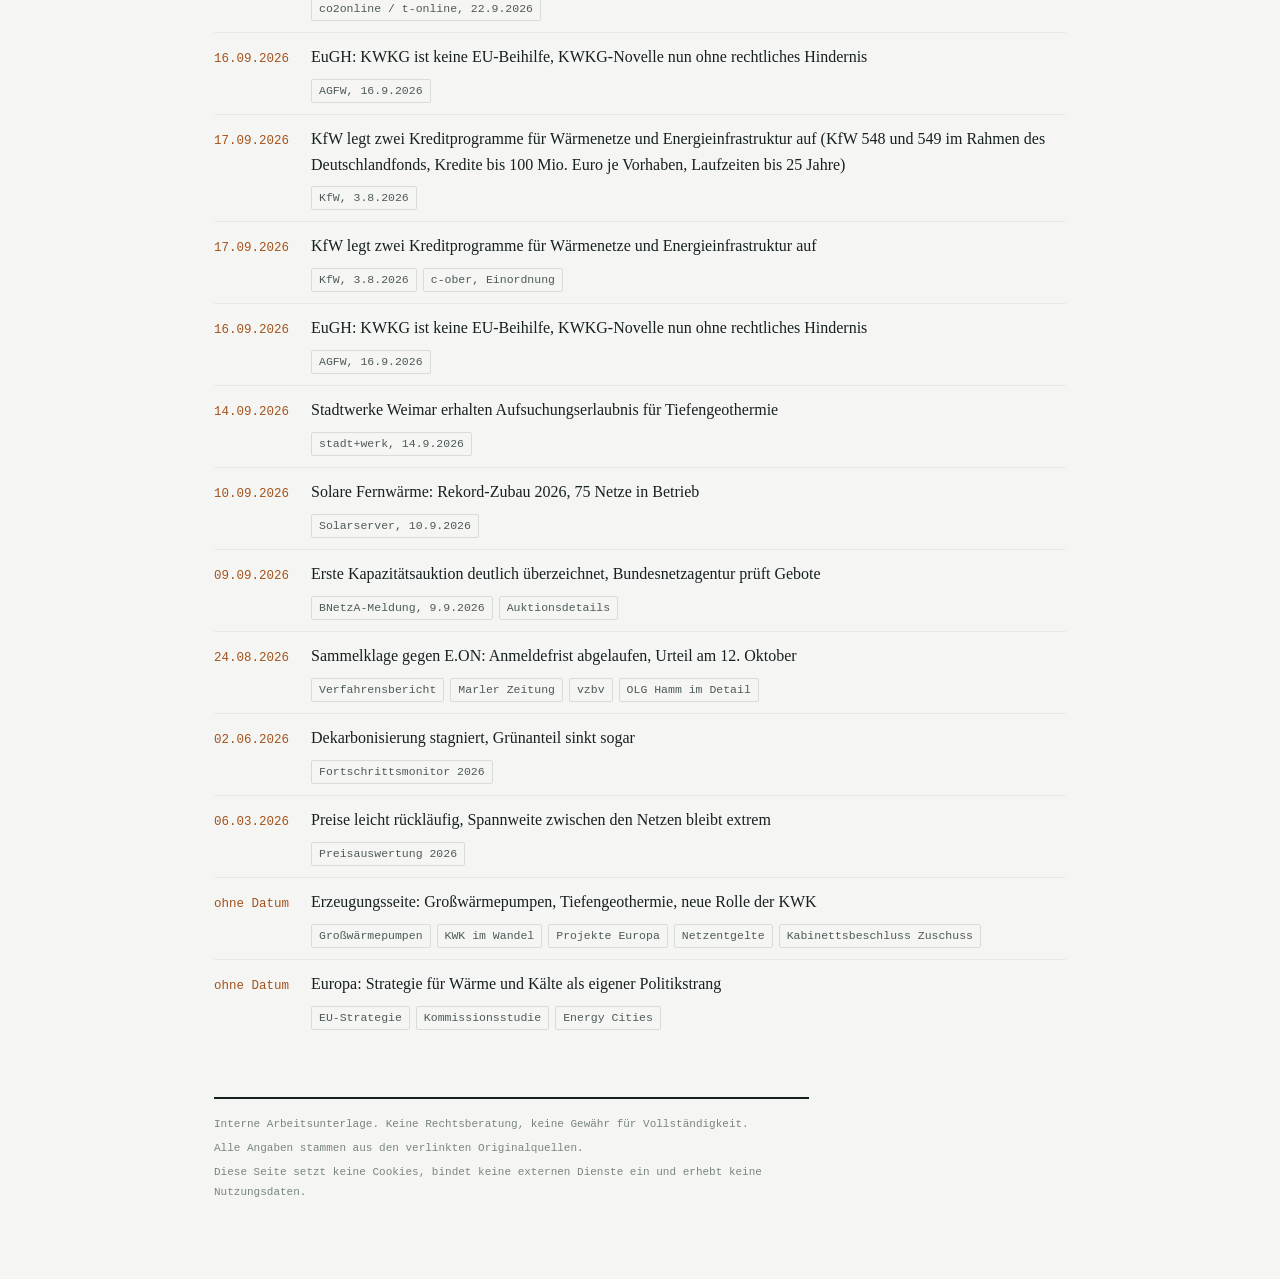
==== commit 7690bc24: "Briefing 13. November 2026 Co-Authored-By: Claude Sonnet 4.6 <noreply@anthropic.com>" ====
--- a/archiv.html
+++ b/archiv.html
@@ -29,7 +29,7 @@
     <h1>Archiv</h1>
     <p class="subtitle">Frühere Meldungen mit Quellenlink, nach Datum sortiert. Bleibt abrufbar, auch wenn ein Eintrag auf der Startseite nicht mehr steht.</p>
     <div class="mast-meta">
-      <span>Einträge <b>24</b></span>
+      <span>Einträge <b>25</b></span>
       <span>Von Hand gepflegt</span>
       <span>Interne Verwendung</span>
     </div>
@@ -50,6 +50,7 @@
       <div class="scroller">
       <table class="termine">
         <tbody>
+<tr><td class="d">30.10.2026</td><td>Eavor zieht Bohrgeräte aus Geretsried ab – Fernwärmeplan vorerst offen; ILN tritt vom Wärmeliefervertrag zurück, Enercity beendet Zusammenarbeit für Hannover-Projekt<div class="src" style="margin-top:6px"><a href="https://www.thinkgeoenergy.com/eavor-withdraws-drilling-rigs-from-the-geretsried-geothermal-project-site-in-germany/">ThinkGeoEnergy, 16.10.2026</a></div></td></tr>
 <tr><td class="d">28.10.2026</td><td>Biomasse-Heizwerk Hanau: GETEC, Goodyear und Stadtwerke Hanau starten Bau eines 16-MW-Heizwerks auf dem Goodyear-Gelände, Inbetriebnahme ab Mitte 2028, rund 1.000 Haushalte im Fernwärmenetz Hanau<div class="src" style="margin-top:6px"><a href="https://www.energie-und-management.de/nachrichten/technik/detail/biomasse-fuer-reifenproduktion-und-fernwaerme-in-hanau-257774">energie-und-management.de, 28.10.2026</a></div></td></tr>
 <tr><td class="d">16.10.2026</td><td>AGFW veröffentlicht Anwendungshilfe zu GModG und Fernwärme (Version 2)<div class="src" style="margin-top:6px"><a href="https://www.agfw.de/technik-sicherheit/erzeugung-sektorkopplung-speicher/energetische-bewertung/geg-und-fernwaerme">AGFW, GEG/GModG und Fernwärme</a></div></td></tr>
 <tr><td class="d">12.10.2026</td><td>OLG Hamm erklärt E.ON-Fernwärme-Preisklauseln in drei Versorgungsgebieten für unwirksam<div class="src" style="margin-top:6px"><a href="https://www.vzbv.de/urteile/sammelklage-urteil-preiserhoehungen-von-eon-fernwaerme-rechtswidrig">Quelle</a></div></td></tr>
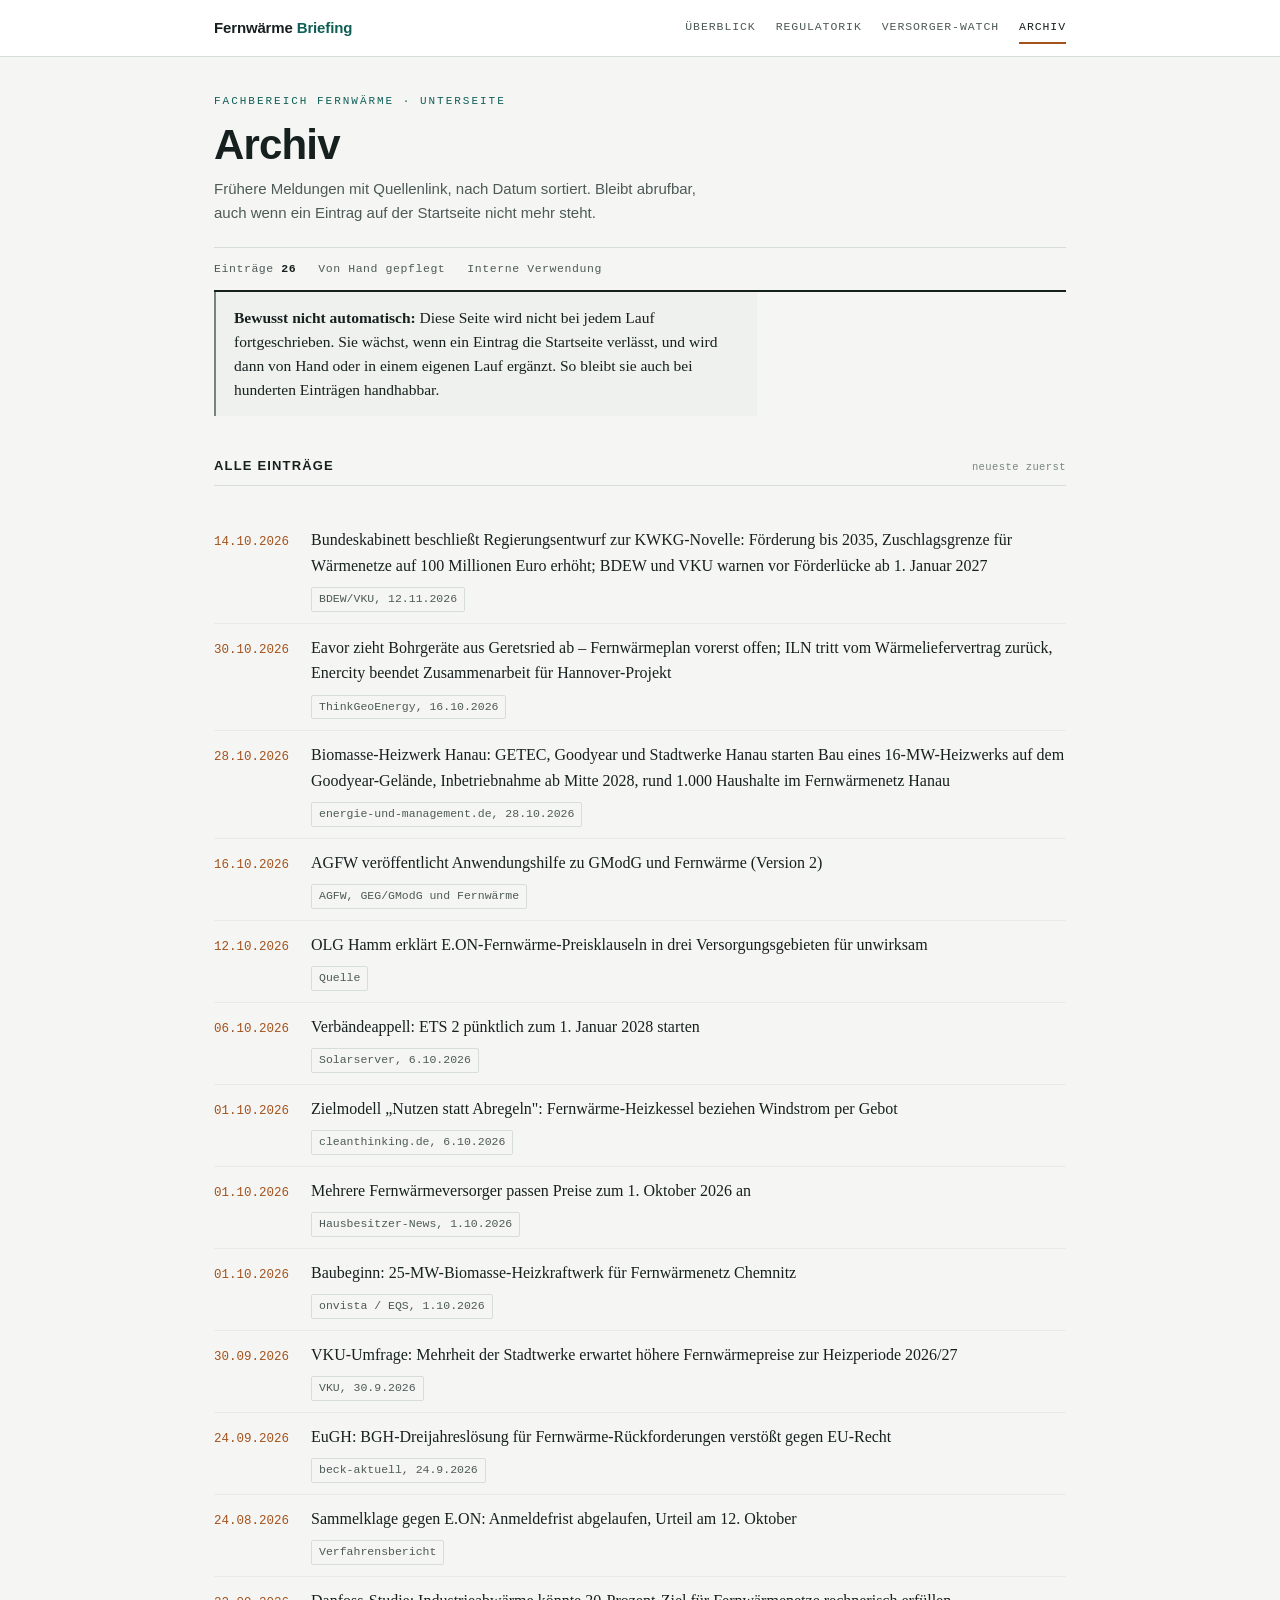
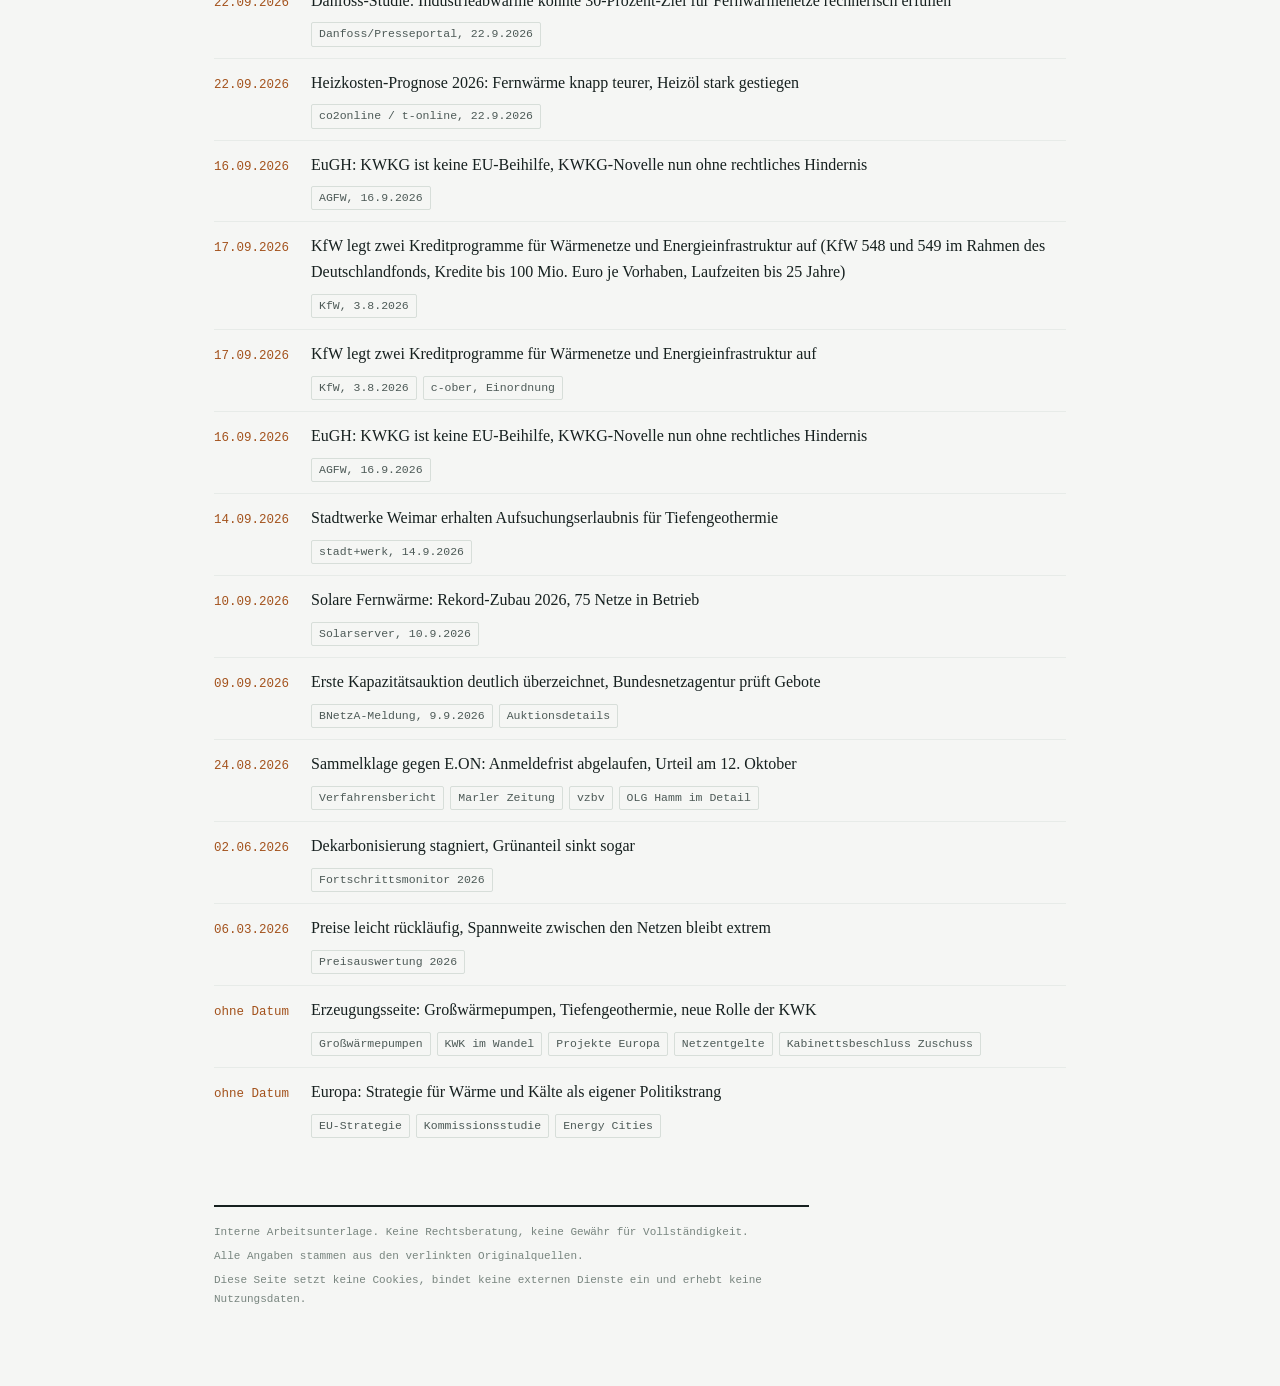
==== commit 2ae42b63: "Briefing 16. November 2026" ====
--- a/archiv.html
+++ b/archiv.html
@@ -29,7 +29,7 @@
     <h1>Archiv</h1>
     <p class="subtitle">Frühere Meldungen mit Quellenlink, nach Datum sortiert. Bleibt abrufbar, auch wenn ein Eintrag auf der Startseite nicht mehr steht.</p>
     <div class="mast-meta">
-      <span>Einträge <b>25</b></span>
+      <span>Einträge <b>26</b></span>
       <span>Von Hand gepflegt</span>
       <span>Interne Verwendung</span>
     </div>
@@ -50,6 +50,7 @@
       <div class="scroller">
       <table class="termine">
         <tbody>
+<tr><td class="d">14.10.2026</td><td>Bundeskabinett beschließt Regierungsentwurf zur KWKG-Novelle: Förderung bis 2035, Zuschlagsgrenze für Wärmenetze auf 100 Millionen Euro erhöht; BDEW und VKU warnen vor Förderlücke ab 1. Januar 2027<div class="src" style="margin-top:6px"><a href="https://www.bdew.de/presse/ausbaustopp-bei-kwk-und-fernwaerme-verhindern/">BDEW/VKU, 12.11.2026</a></div></td></tr>
 <tr><td class="d">30.10.2026</td><td>Eavor zieht Bohrgeräte aus Geretsried ab – Fernwärmeplan vorerst offen; ILN tritt vom Wärmeliefervertrag zurück, Enercity beendet Zusammenarbeit für Hannover-Projekt<div class="src" style="margin-top:6px"><a href="https://www.thinkgeoenergy.com/eavor-withdraws-drilling-rigs-from-the-geretsried-geothermal-project-site-in-germany/">ThinkGeoEnergy, 16.10.2026</a></div></td></tr>
 <tr><td class="d">28.10.2026</td><td>Biomasse-Heizwerk Hanau: GETEC, Goodyear und Stadtwerke Hanau starten Bau eines 16-MW-Heizwerks auf dem Goodyear-Gelände, Inbetriebnahme ab Mitte 2028, rund 1.000 Haushalte im Fernwärmenetz Hanau<div class="src" style="margin-top:6px"><a href="https://www.energie-und-management.de/nachrichten/technik/detail/biomasse-fuer-reifenproduktion-und-fernwaerme-in-hanau-257774">energie-und-management.de, 28.10.2026</a></div></td></tr>
 <tr><td class="d">16.10.2026</td><td>AGFW veröffentlicht Anwendungshilfe zu GModG und Fernwärme (Version 2)<div class="src" style="margin-top:6px"><a href="https://www.agfw.de/technik-sicherheit/erzeugung-sektorkopplung-speicher/energetische-bewertung/geg-und-fernwaerme">AGFW, GEG/GModG und Fernwärme</a></div></td></tr>
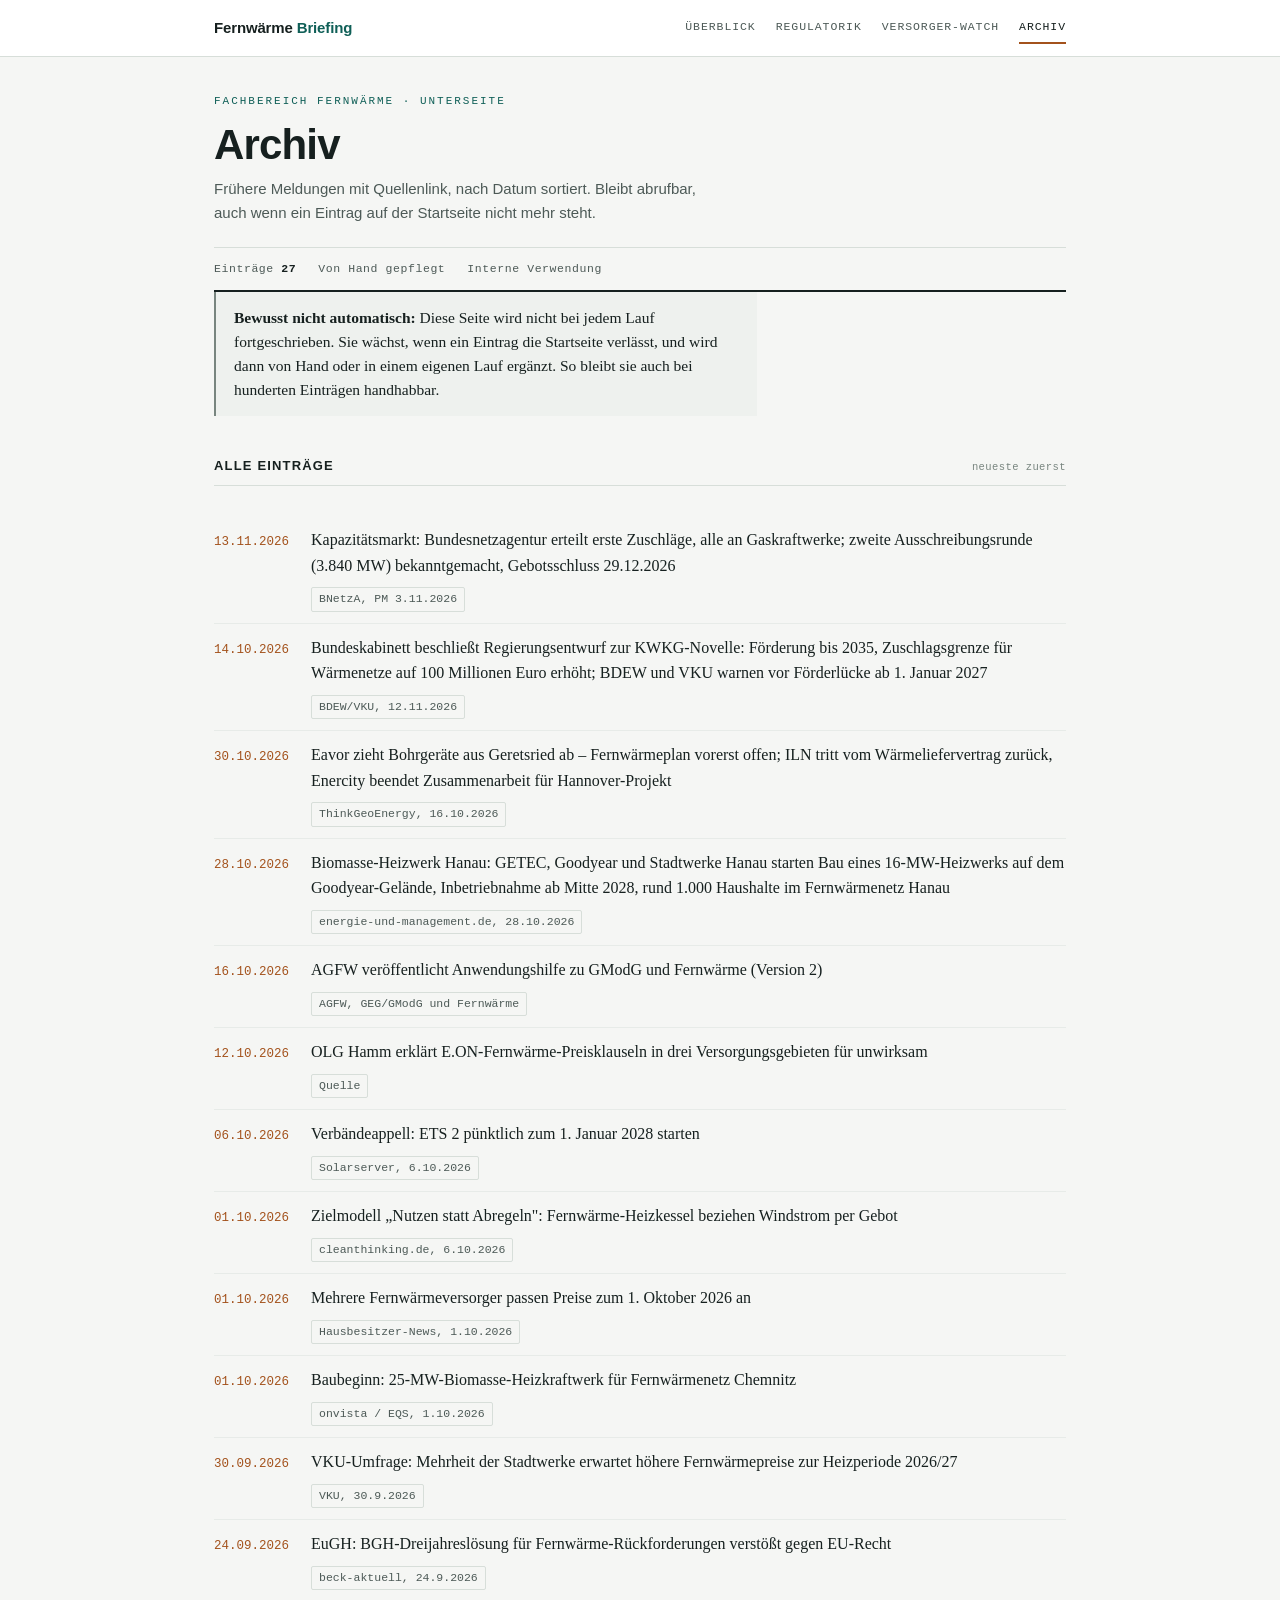
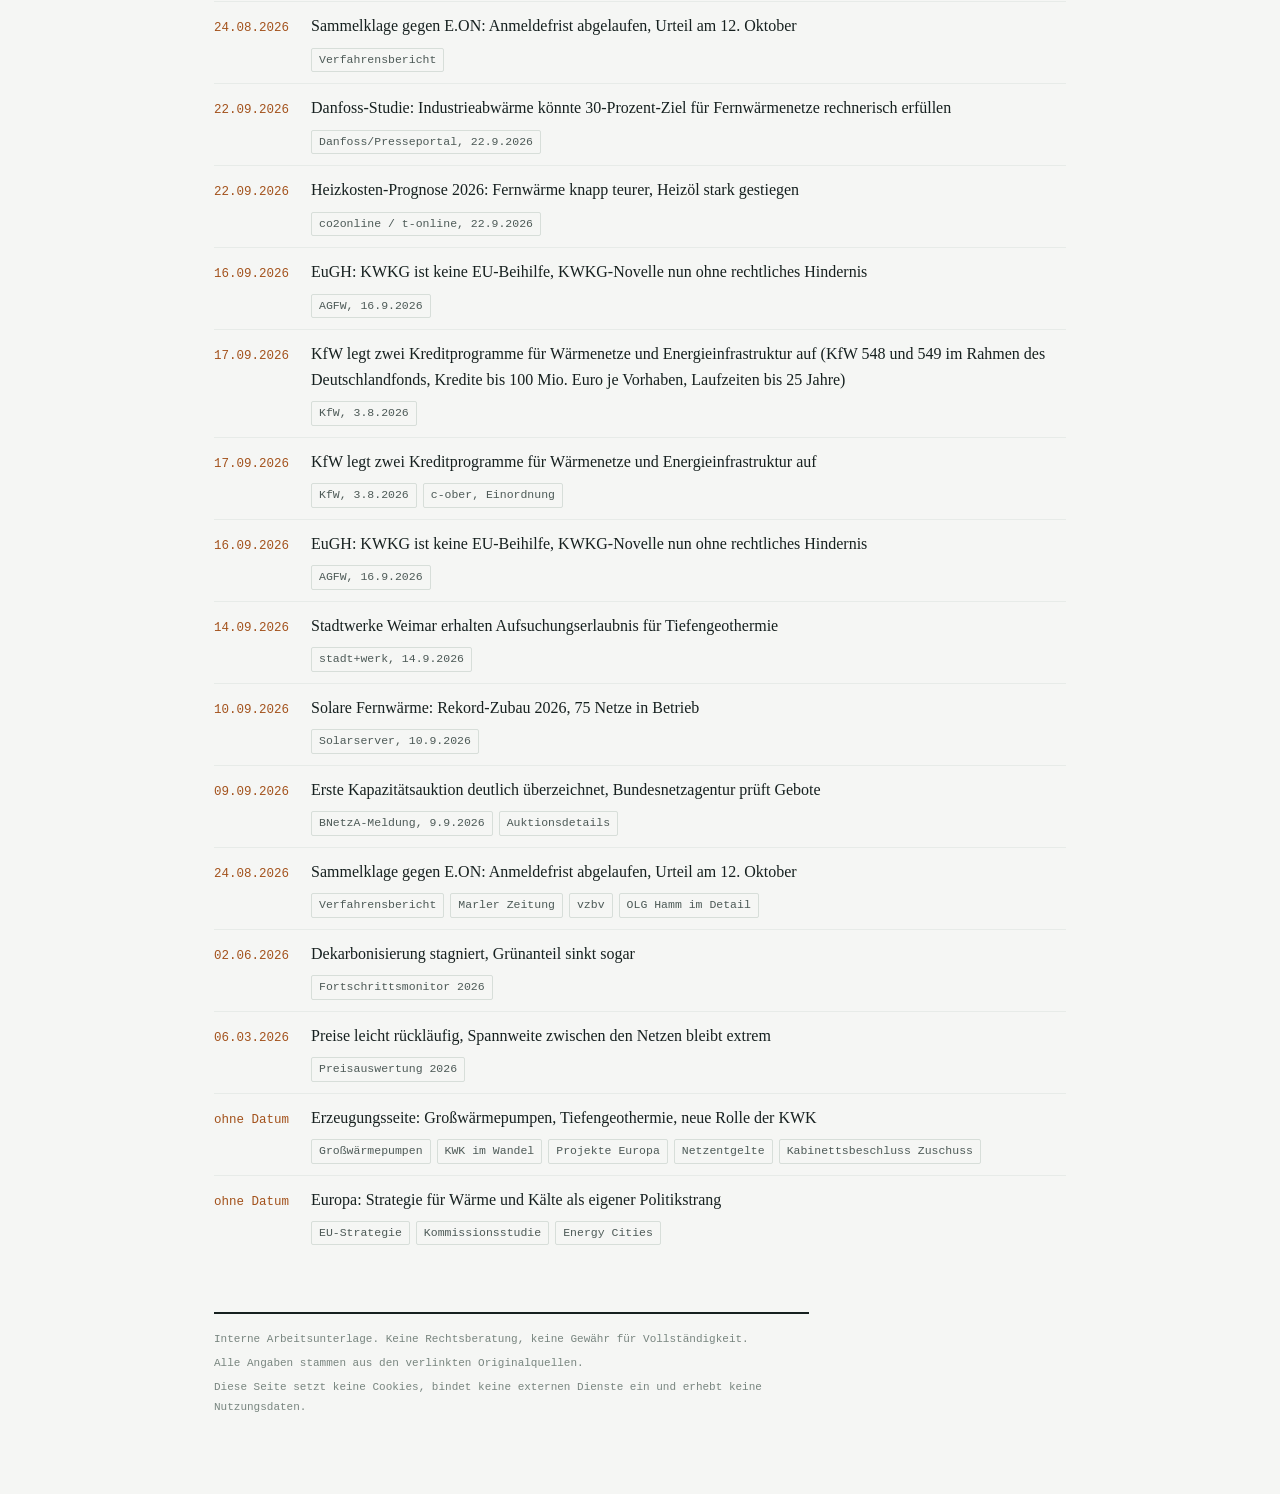
==== commit 7c8cd021: "Briefing 19. November 2026" ====
--- a/archiv.html
+++ b/archiv.html
@@ -29,7 +29,7 @@
     <h1>Archiv</h1>
     <p class="subtitle">Frühere Meldungen mit Quellenlink, nach Datum sortiert. Bleibt abrufbar, auch wenn ein Eintrag auf der Startseite nicht mehr steht.</p>
     <div class="mast-meta">
-      <span>Einträge <b>26</b></span>
+      <span>Einträge <b>27</b></span>
       <span>Von Hand gepflegt</span>
       <span>Interne Verwendung</span>
     </div>
@@ -50,6 +50,7 @@
       <div class="scroller">
       <table class="termine">
         <tbody>
+<tr><td class="d">13.11.2026</td><td>Kapazitätsmarkt: Bundesnetzagentur erteilt erste Zuschläge, alle an Gaskraftwerke; zweite Ausschreibungsrunde (3.840 MW) bekanntgemacht, Gebotsschluss 29.12.2026<div class="src" style="margin-top:6px"><a href="https://www.bundesnetzagentur.de/SharedDocs/Pressemitteilungen/DE/2026/20261103_StromVKG.html">BNetzA, PM 3.11.2026</a></div></td></tr>
 <tr><td class="d">14.10.2026</td><td>Bundeskabinett beschließt Regierungsentwurf zur KWKG-Novelle: Förderung bis 2035, Zuschlagsgrenze für Wärmenetze auf 100 Millionen Euro erhöht; BDEW und VKU warnen vor Förderlücke ab 1. Januar 2027<div class="src" style="margin-top:6px"><a href="https://www.bdew.de/presse/ausbaustopp-bei-kwk-und-fernwaerme-verhindern/">BDEW/VKU, 12.11.2026</a></div></td></tr>
 <tr><td class="d">30.10.2026</td><td>Eavor zieht Bohrgeräte aus Geretsried ab – Fernwärmeplan vorerst offen; ILN tritt vom Wärmeliefervertrag zurück, Enercity beendet Zusammenarbeit für Hannover-Projekt<div class="src" style="margin-top:6px"><a href="https://www.thinkgeoenergy.com/eavor-withdraws-drilling-rigs-from-the-geretsried-geothermal-project-site-in-germany/">ThinkGeoEnergy, 16.10.2026</a></div></td></tr>
 <tr><td class="d">28.10.2026</td><td>Biomasse-Heizwerk Hanau: GETEC, Goodyear und Stadtwerke Hanau starten Bau eines 16-MW-Heizwerks auf dem Goodyear-Gelände, Inbetriebnahme ab Mitte 2028, rund 1.000 Haushalte im Fernwärmenetz Hanau<div class="src" style="margin-top:6px"><a href="https://www.energie-und-management.de/nachrichten/technik/detail/biomasse-fuer-reifenproduktion-und-fernwaerme-in-hanau-257774">energie-und-management.de, 28.10.2026</a></div></td></tr>
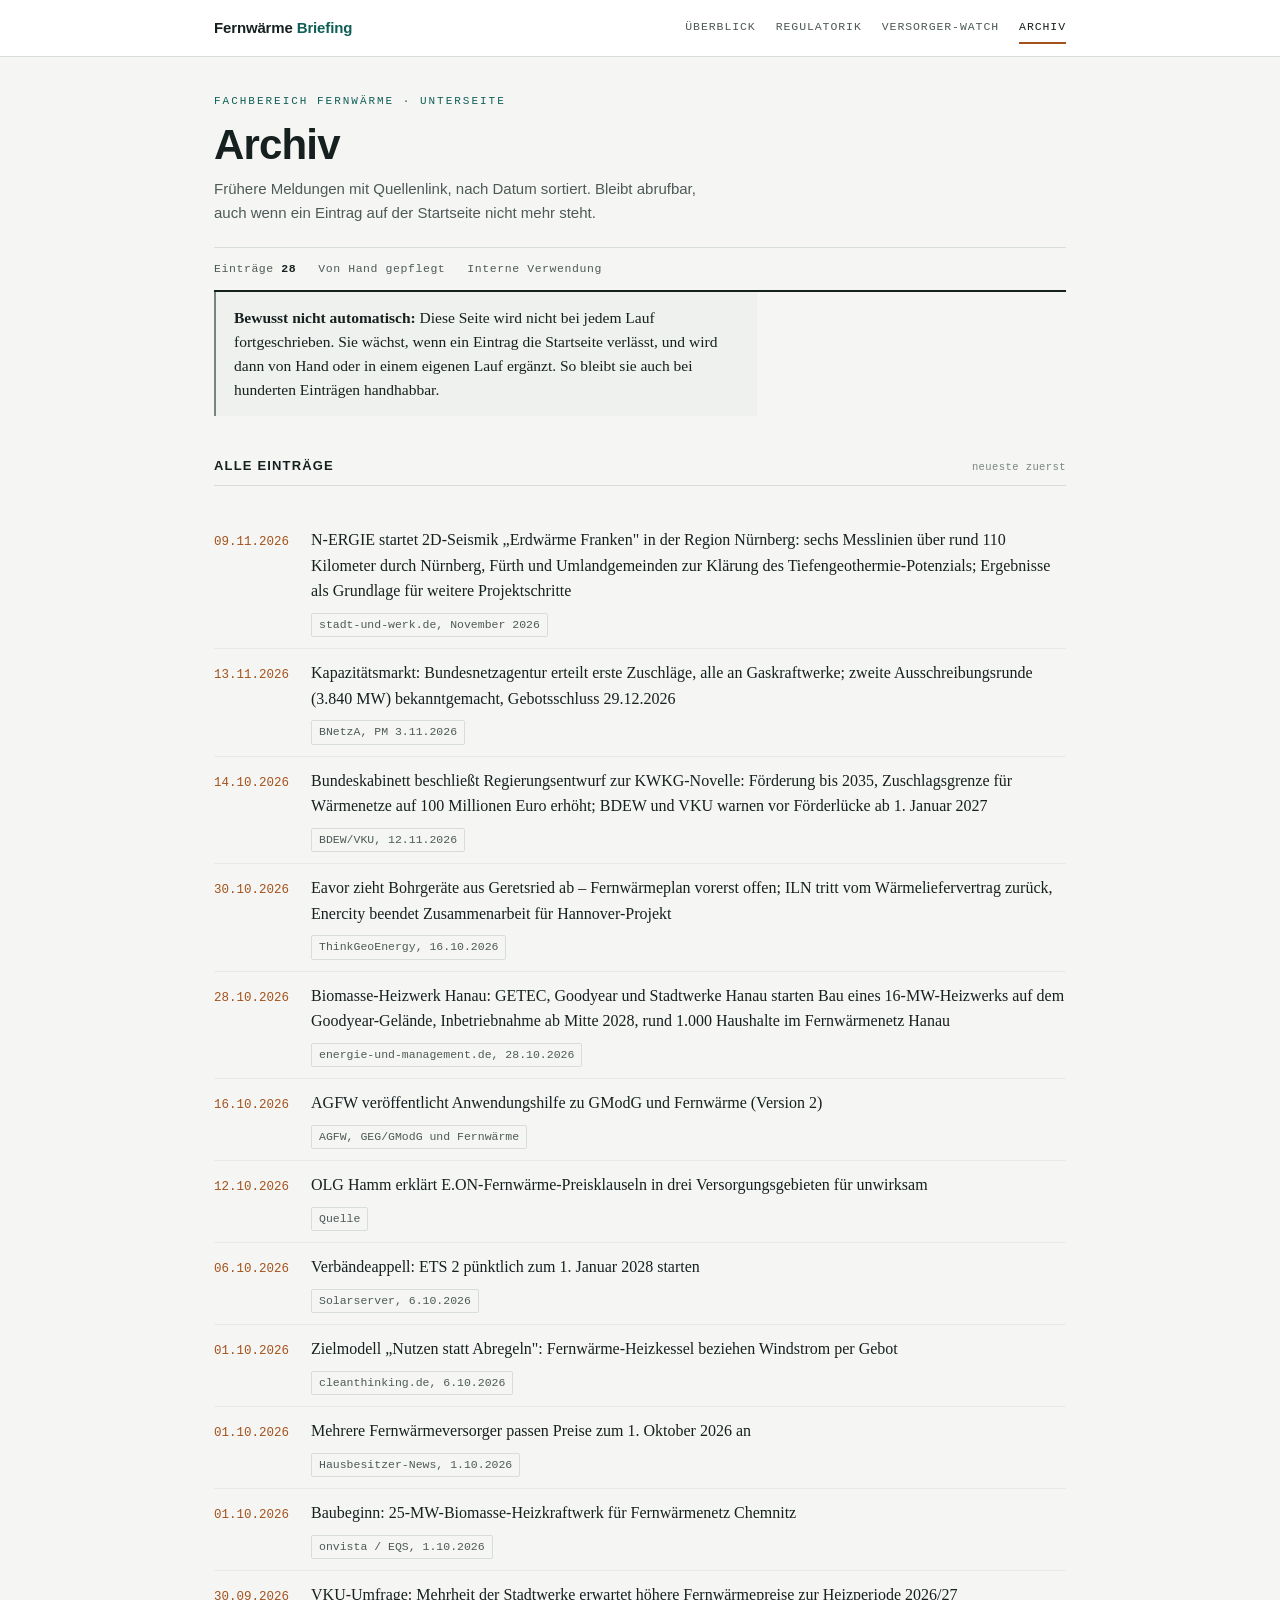
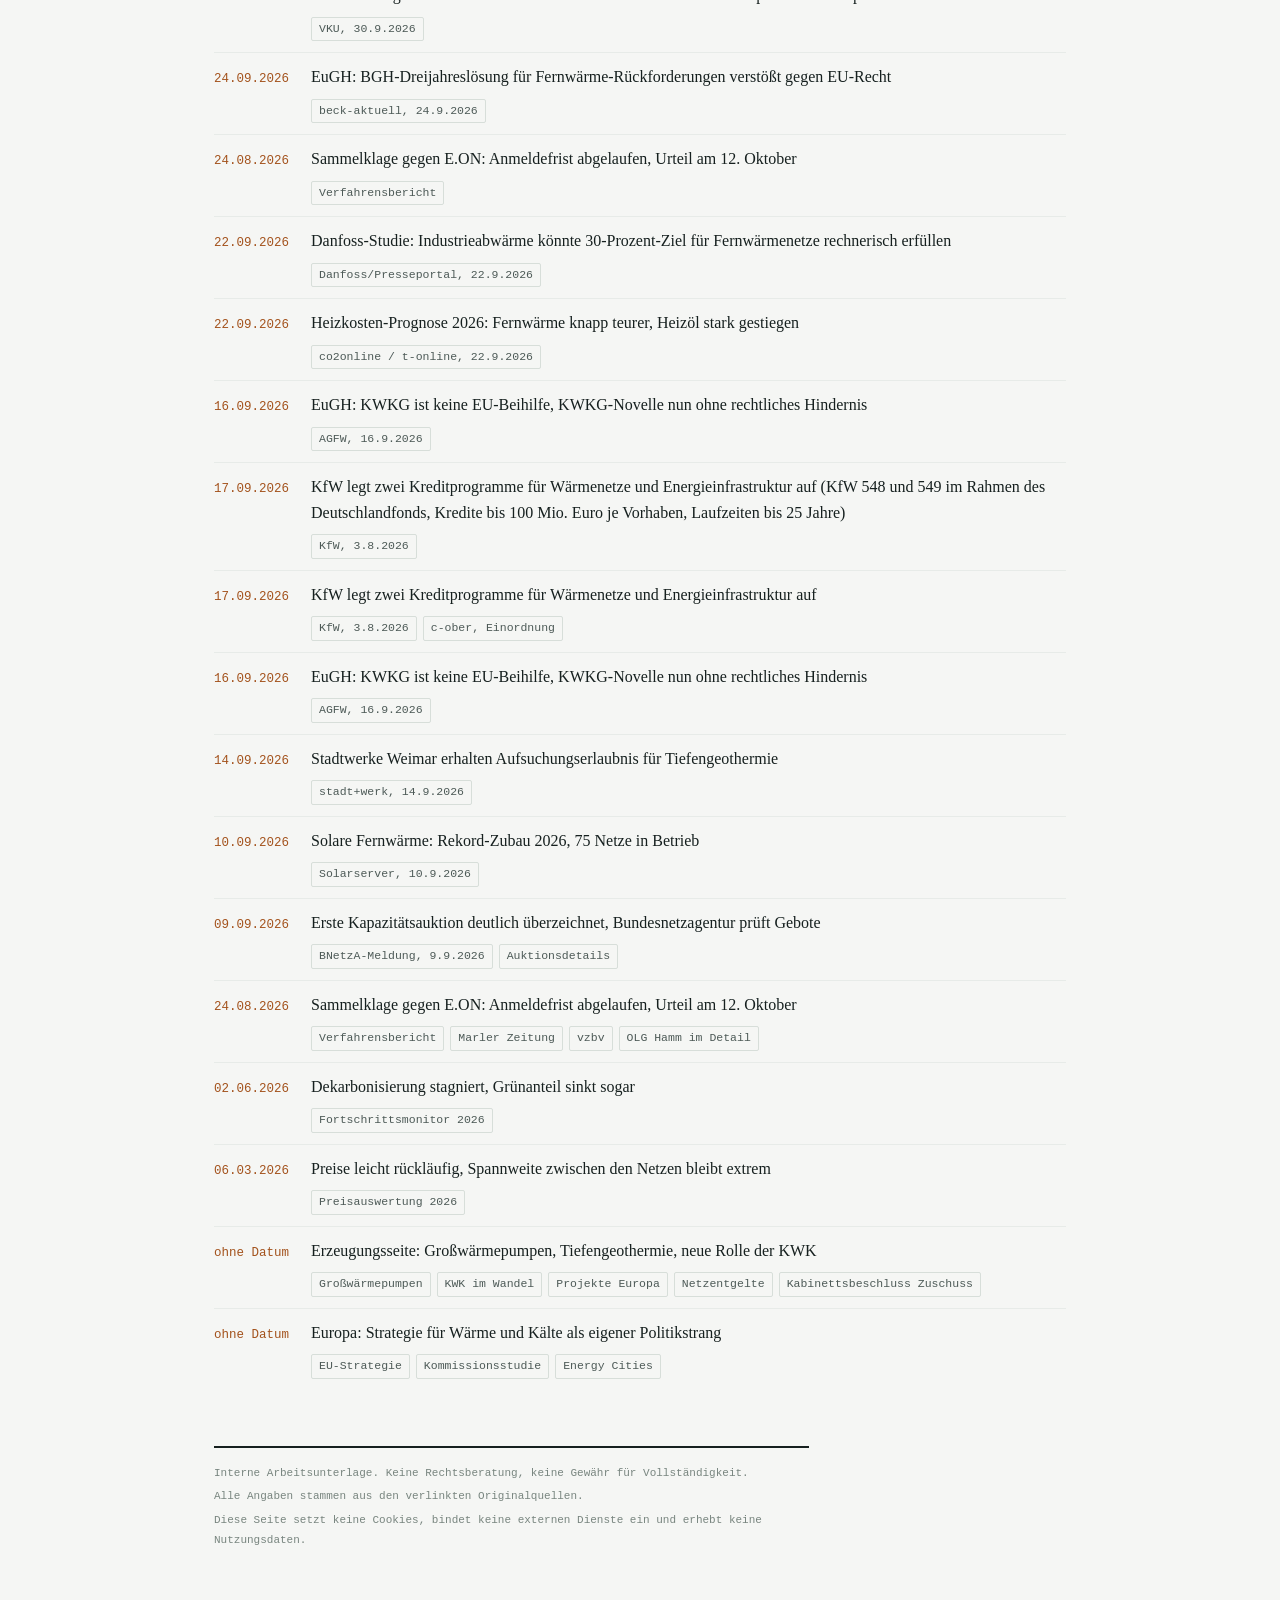
==== commit b4e4ddee: "Briefing 26. November 2026 Co-Authored-By: Claude Sonnet 4.6 <noreply@anthropic.com>" ====
--- a/archiv.html
+++ b/archiv.html
@@ -29,7 +29,7 @@
     <h1>Archiv</h1>
     <p class="subtitle">Frühere Meldungen mit Quellenlink, nach Datum sortiert. Bleibt abrufbar, auch wenn ein Eintrag auf der Startseite nicht mehr steht.</p>
     <div class="mast-meta">
-      <span>Einträge <b>27</b></span>
+      <span>Einträge <b>28</b></span>
       <span>Von Hand gepflegt</span>
       <span>Interne Verwendung</span>
     </div>
@@ -50,6 +50,7 @@
       <div class="scroller">
       <table class="termine">
         <tbody>
+<tr><td class="d">09.11.2026</td><td>N-ERGIE startet 2D-Seismik „Erdwärme Franken" in der Region Nürnberg: sechs Messlinien über rund 110 Kilometer durch Nürnberg, Fürth und Umlandgemeinden zur Klärung des Tiefengeothermie-Potenzials; Ergebnisse als Grundlage für weitere Projektschritte<div class="src" style="margin-top:6px"><a href="https://www.stadt-und-werk.de/k21-meldungen/n-ergie-erkundet-geothermiepotenzial/">stadt-und-werk.de, November 2026</a></div></td></tr>
 <tr><td class="d">13.11.2026</td><td>Kapazitätsmarkt: Bundesnetzagentur erteilt erste Zuschläge, alle an Gaskraftwerke; zweite Ausschreibungsrunde (3.840 MW) bekanntgemacht, Gebotsschluss 29.12.2026<div class="src" style="margin-top:6px"><a href="https://www.bundesnetzagentur.de/SharedDocs/Pressemitteilungen/DE/2026/20261103_StromVKG.html">BNetzA, PM 3.11.2026</a></div></td></tr>
 <tr><td class="d">14.10.2026</td><td>Bundeskabinett beschließt Regierungsentwurf zur KWKG-Novelle: Förderung bis 2035, Zuschlagsgrenze für Wärmenetze auf 100 Millionen Euro erhöht; BDEW und VKU warnen vor Förderlücke ab 1. Januar 2027<div class="src" style="margin-top:6px"><a href="https://www.bdew.de/presse/ausbaustopp-bei-kwk-und-fernwaerme-verhindern/">BDEW/VKU, 12.11.2026</a></div></td></tr>
 <tr><td class="d">30.10.2026</td><td>Eavor zieht Bohrgeräte aus Geretsried ab – Fernwärmeplan vorerst offen; ILN tritt vom Wärmeliefervertrag zurück, Enercity beendet Zusammenarbeit für Hannover-Projekt<div class="src" style="margin-top:6px"><a href="https://www.thinkgeoenergy.com/eavor-withdraws-drilling-rigs-from-the-geretsried-geothermal-project-site-in-germany/">ThinkGeoEnergy, 16.10.2026</a></div></td></tr>
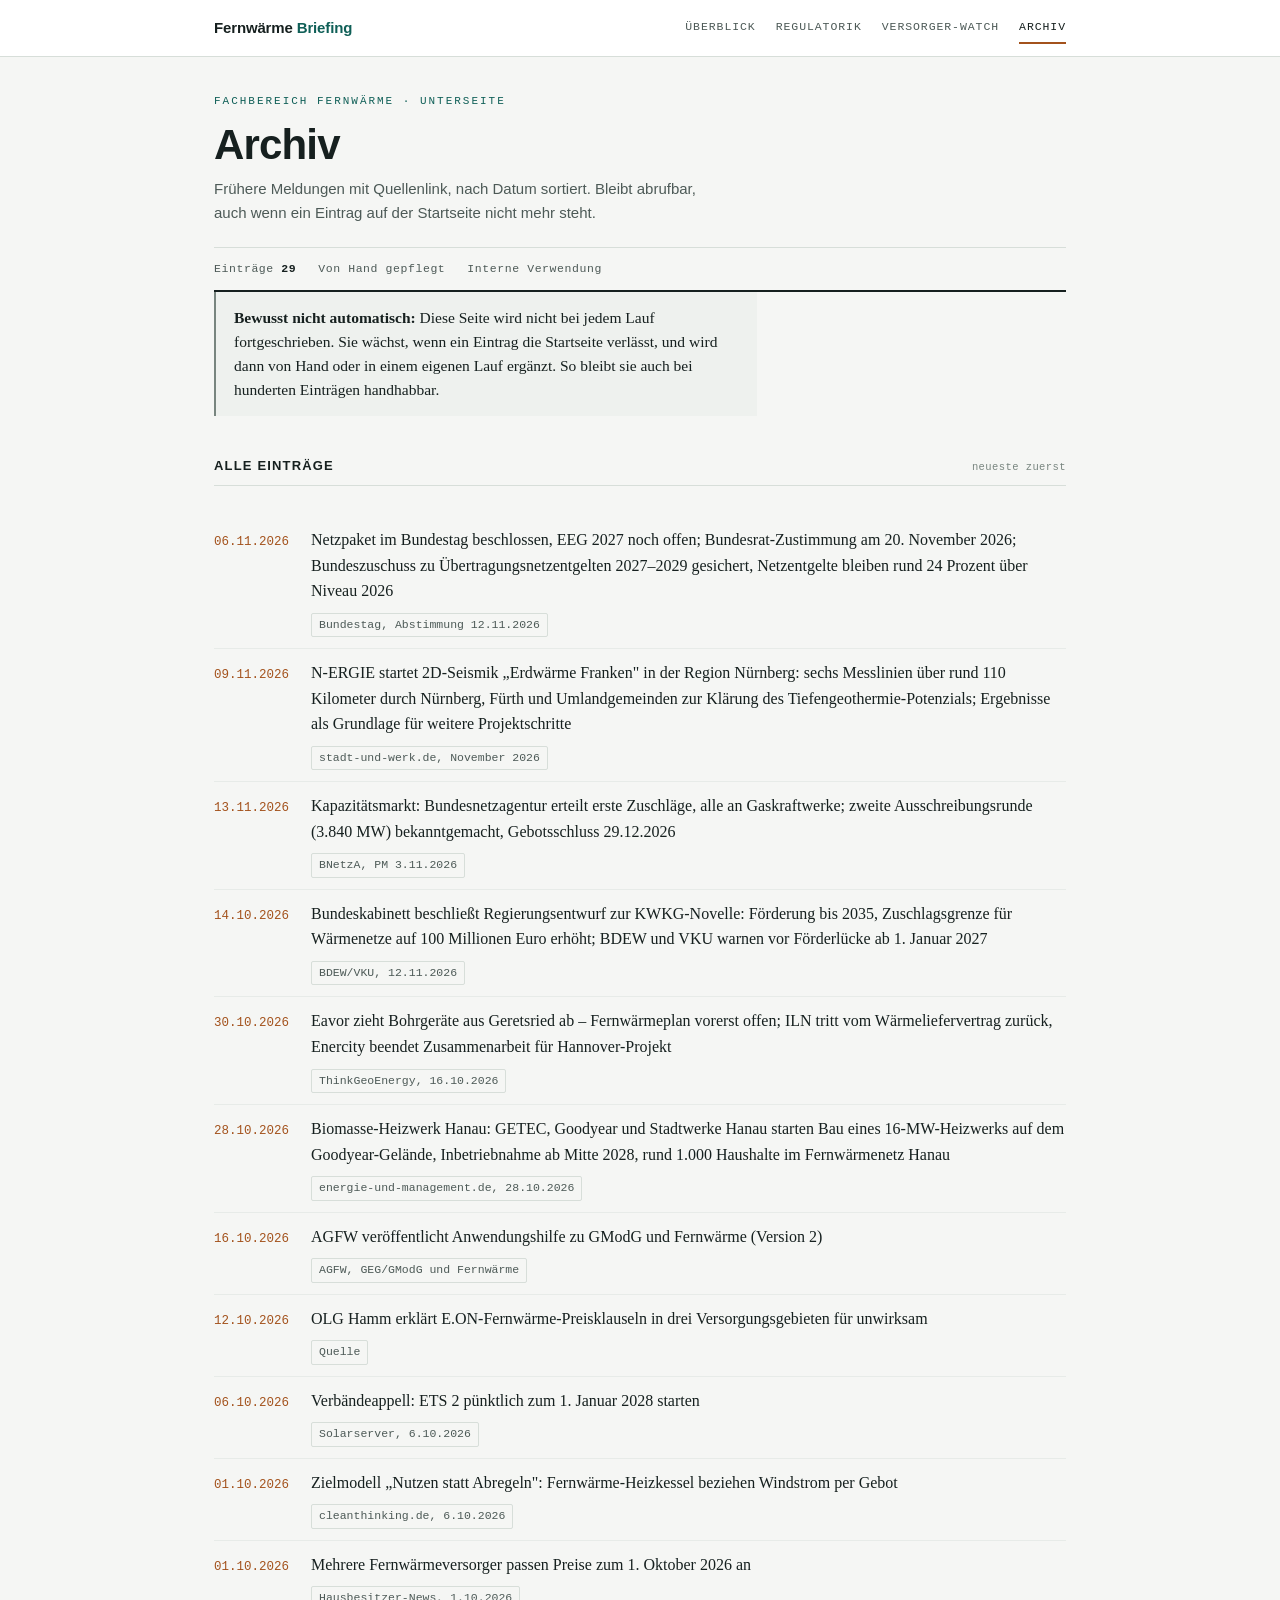
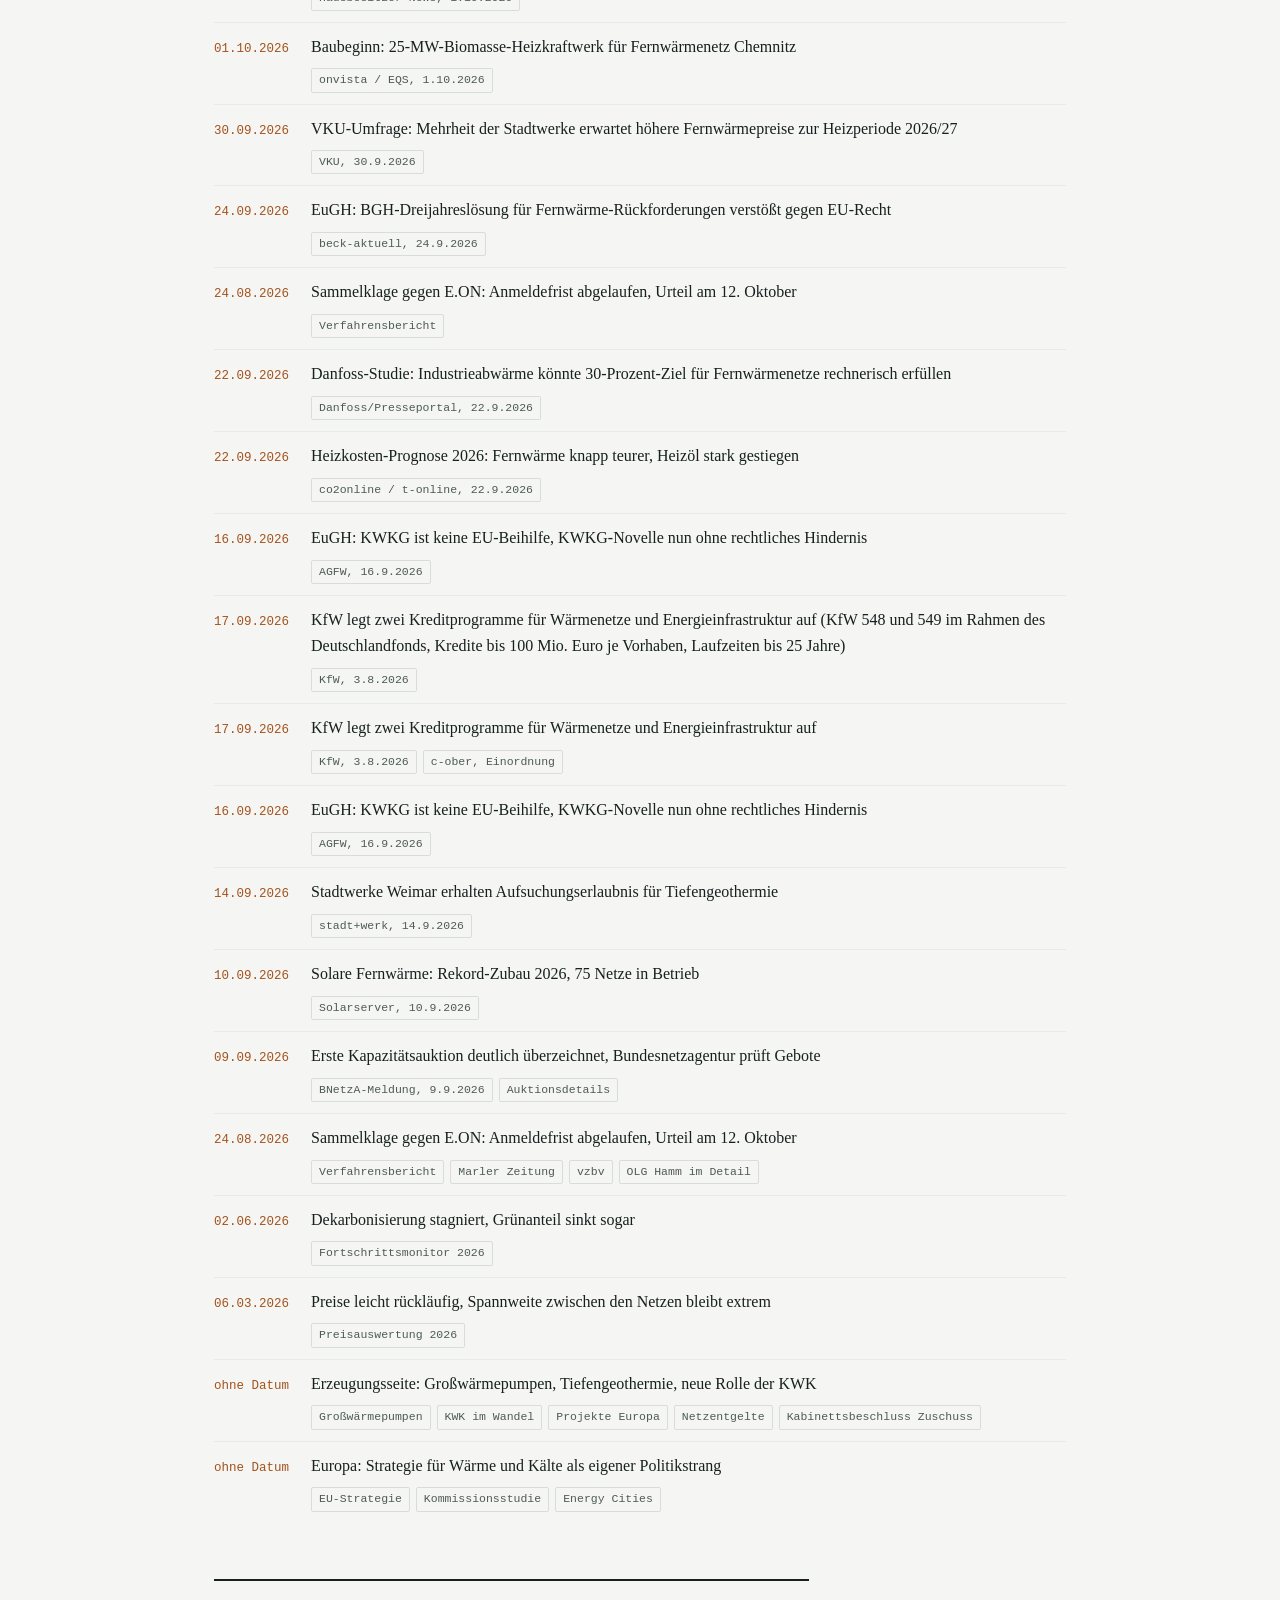
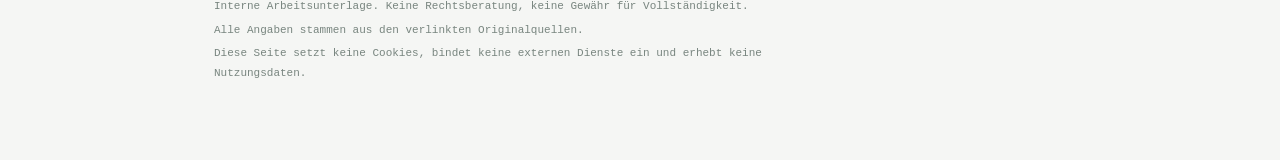
==== commit c8e9f818: "Briefing 27. November 2026" ====
--- a/archiv.html
+++ b/archiv.html
@@ -29,7 +29,7 @@
     <h1>Archiv</h1>
     <p class="subtitle">Frühere Meldungen mit Quellenlink, nach Datum sortiert. Bleibt abrufbar, auch wenn ein Eintrag auf der Startseite nicht mehr steht.</p>
     <div class="mast-meta">
-      <span>Einträge <b>28</b></span>
+      <span>Einträge <b>29</b></span>
       <span>Von Hand gepflegt</span>
       <span>Interne Verwendung</span>
     </div>
@@ -50,6 +50,7 @@
       <div class="scroller">
       <table class="termine">
         <tbody>
+<tr><td class="d">06.11.2026</td><td>Netzpaket im Bundestag beschlossen, EEG 2027 noch offen; Bundesrat-Zustimmung am 20. November 2026; Bundeszuschuss zu Übertragungsnetzentgelten 2027–2029 gesichert, Netzentgelte bleiben rund 24 Prozent über Niveau 2026<div class="src" style="margin-top:6px"><a href="https://www.bundestag.de/dokumente/textarchiv/2026/kw46-de-uebertragungsnetzkosten-1232592">Bundestag, Abstimmung 12.11.2026</a></div></td></tr>
 <tr><td class="d">09.11.2026</td><td>N-ERGIE startet 2D-Seismik „Erdwärme Franken" in der Region Nürnberg: sechs Messlinien über rund 110 Kilometer durch Nürnberg, Fürth und Umlandgemeinden zur Klärung des Tiefengeothermie-Potenzials; Ergebnisse als Grundlage für weitere Projektschritte<div class="src" style="margin-top:6px"><a href="https://www.stadt-und-werk.de/k21-meldungen/n-ergie-erkundet-geothermiepotenzial/">stadt-und-werk.de, November 2026</a></div></td></tr>
 <tr><td class="d">13.11.2026</td><td>Kapazitätsmarkt: Bundesnetzagentur erteilt erste Zuschläge, alle an Gaskraftwerke; zweite Ausschreibungsrunde (3.840 MW) bekanntgemacht, Gebotsschluss 29.12.2026<div class="src" style="margin-top:6px"><a href="https://www.bundesnetzagentur.de/SharedDocs/Pressemitteilungen/DE/2026/20261103_StromVKG.html">BNetzA, PM 3.11.2026</a></div></td></tr>
 <tr><td class="d">14.10.2026</td><td>Bundeskabinett beschließt Regierungsentwurf zur KWKG-Novelle: Förderung bis 2035, Zuschlagsgrenze für Wärmenetze auf 100 Millionen Euro erhöht; BDEW und VKU warnen vor Förderlücke ab 1. Januar 2027<div class="src" style="margin-top:6px"><a href="https://www.bdew.de/presse/ausbaustopp-bei-kwk-und-fernwaerme-verhindern/">BDEW/VKU, 12.11.2026</a></div></td></tr>
